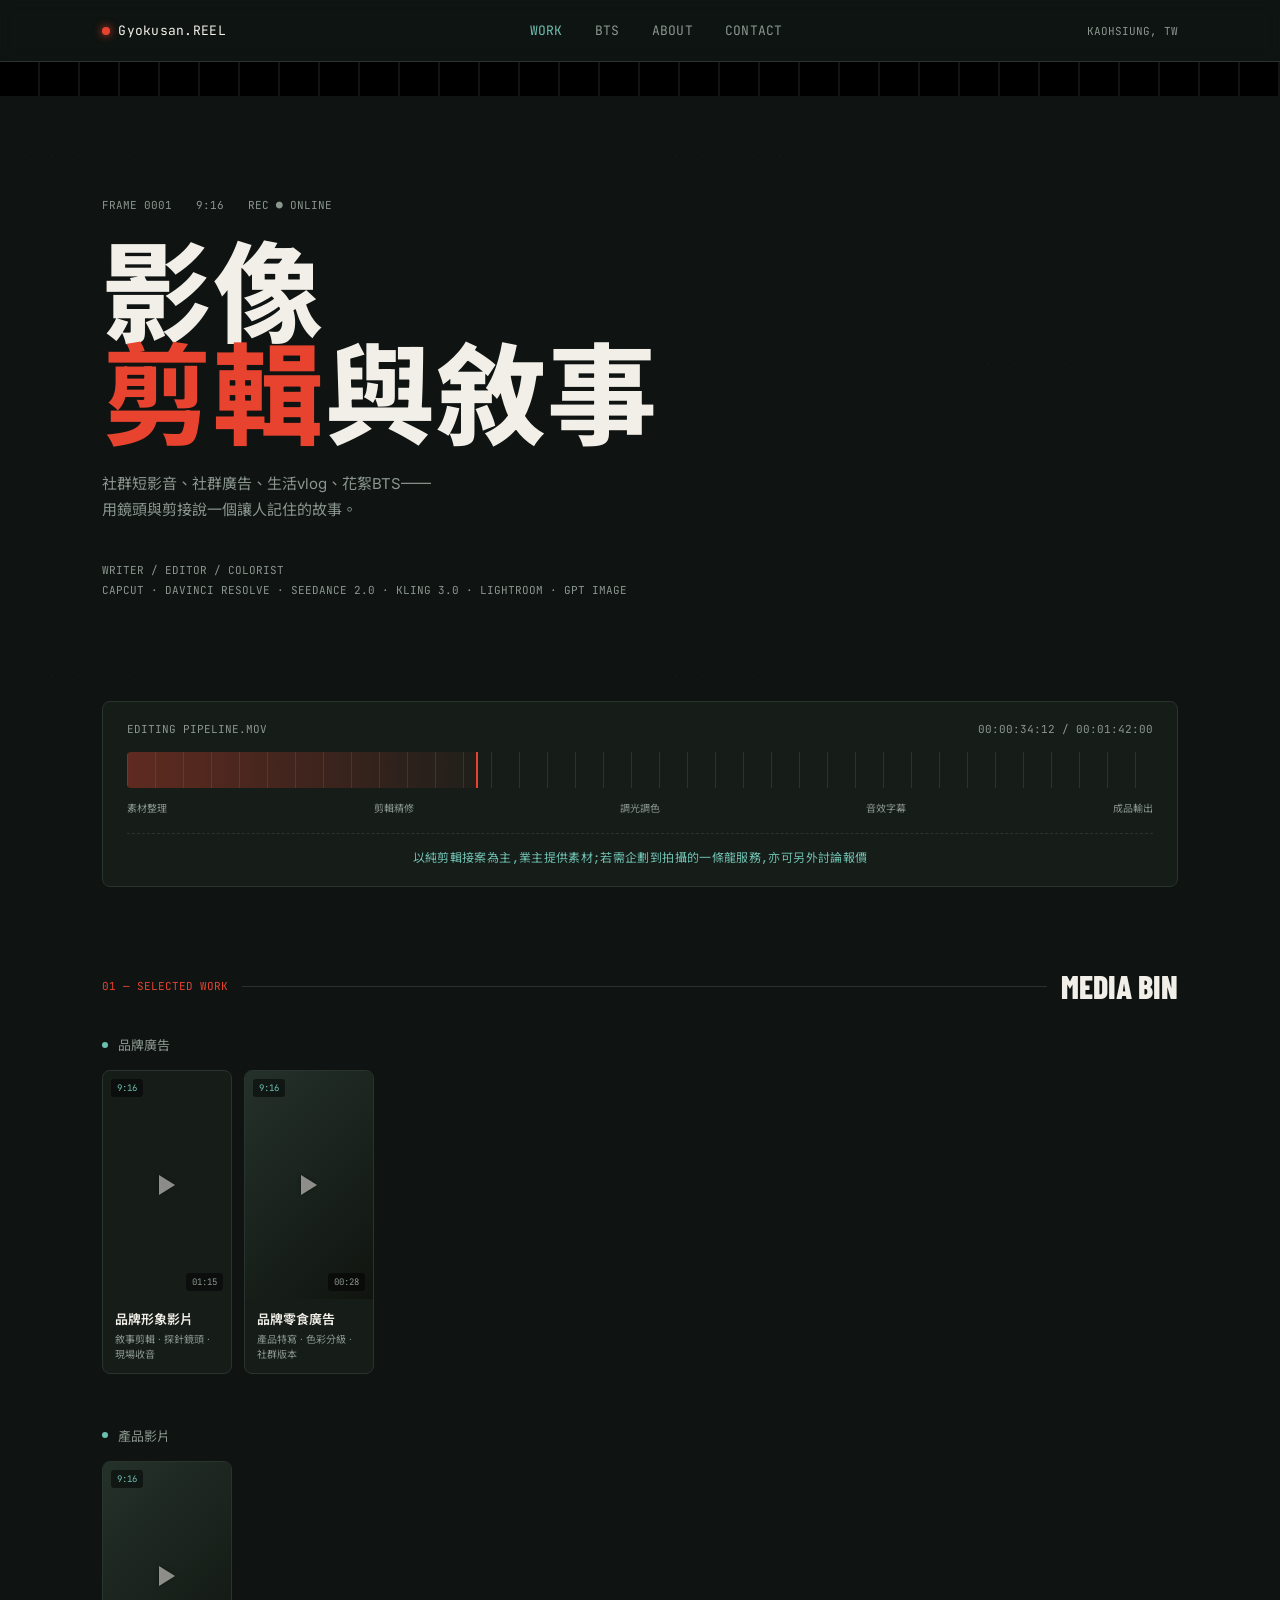
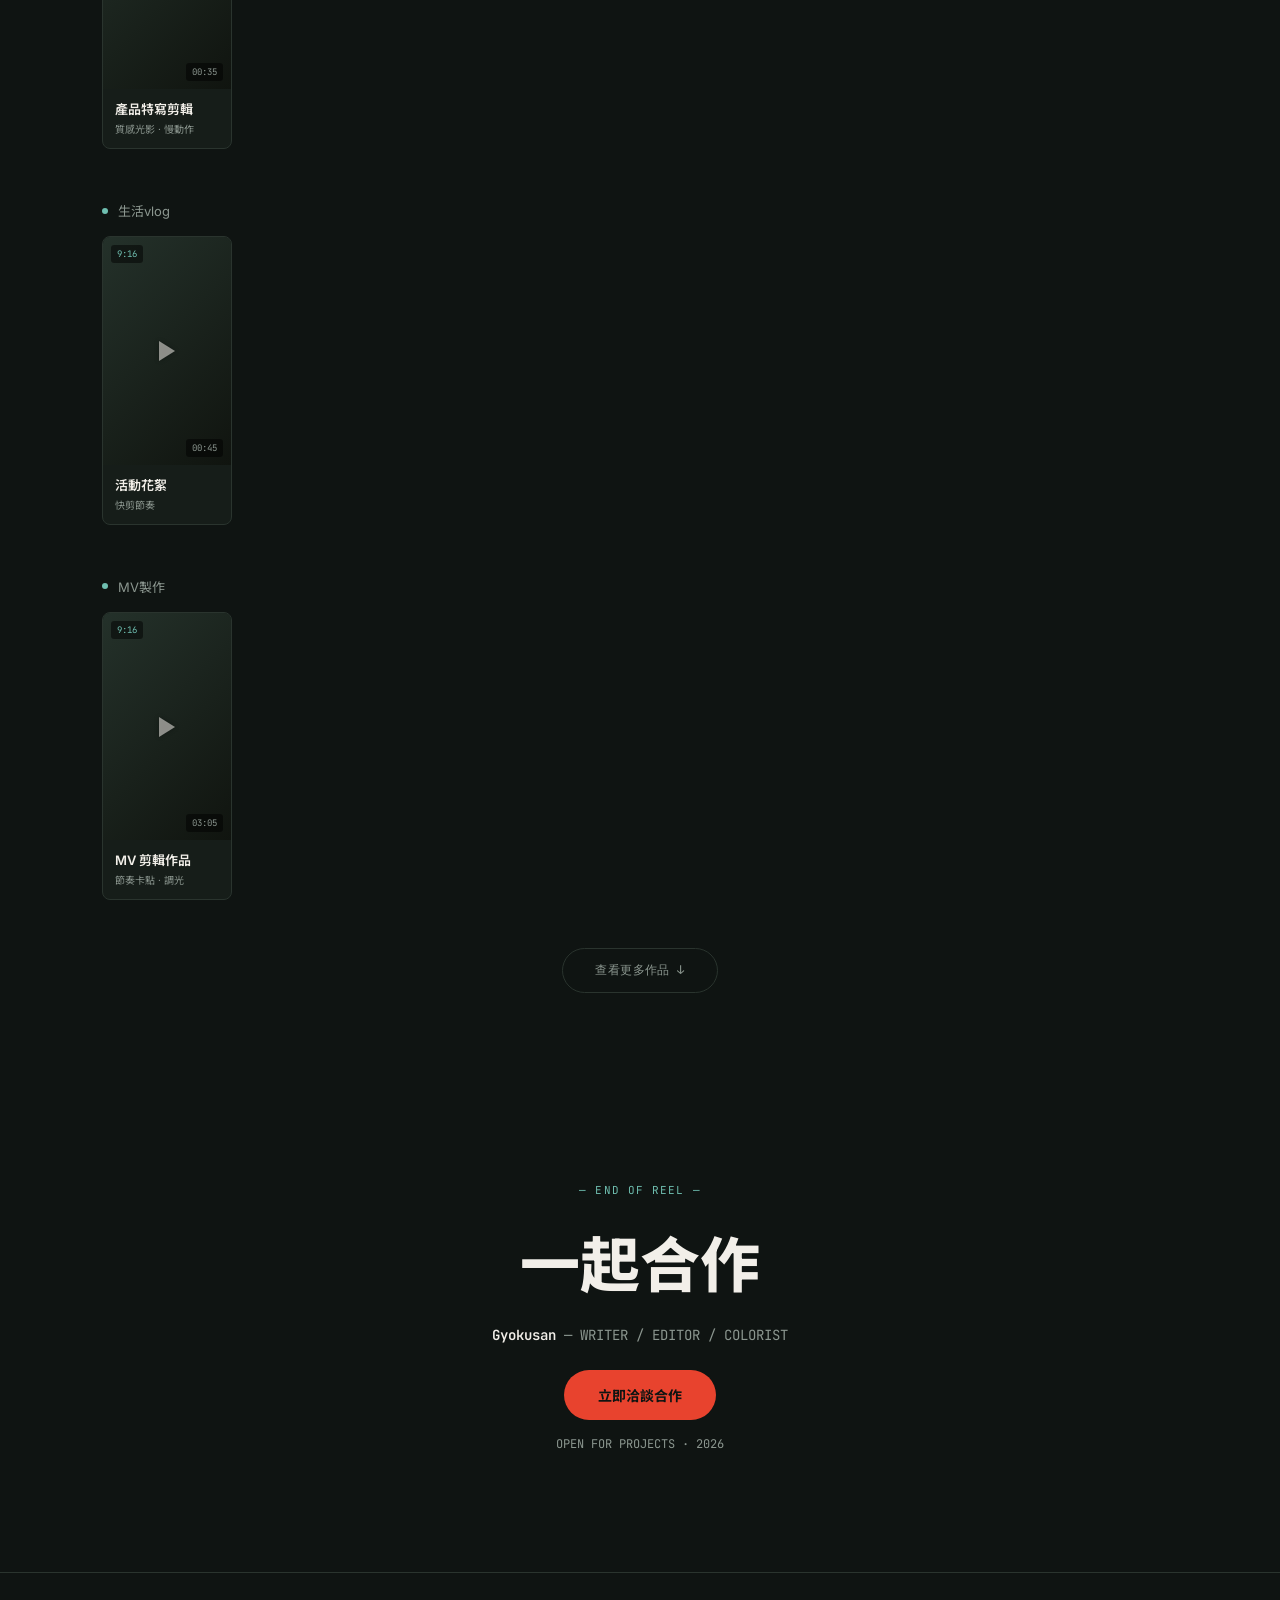
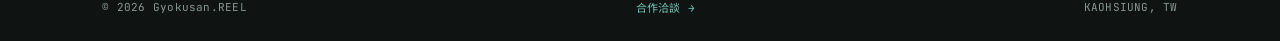
==== index.html @ 6fe77534 "Add Decap CMS support for works/bts grid" ====
<!DOCTYPE html>
<html lang="zh-Hant">
<head>
<meta charset="utf-8">
<meta name="viewport" content="width=device-width, initial-scale=1">
<title>Gyokusan.REEL — 影像剪輯與敘事</title>
<meta name="description" content="Gyokusan — 影像剪輯師,服務品牌廣告、產品影片、社群短影音與 MV 剪輯,腳本發想到調光完稿一手包辦。">
<link rel="preconnect" href="https://fonts.googleapis.com">
<link href="https://fonts.googleapis.com/css2?family=Barlow+Condensed:wght@600;800&family=Inter:wght@400;500;600&family=JetBrains+Mono:wght@400;500&family=Noto+Sans+TC:wght@400;500;700;900&display=swap" rel="stylesheet">
<link rel="stylesheet" href="css/style.css">
</head>
<body>

<canvas id="ambient-canvas" data-color="111,191,176"></canvas>

<nav class="site-nav">
  <div class="site-nav__brand"><span class="site-nav__dot"></span>Gyokusan.REEL</div>
  <div class="site-nav__links">
    <a href="index.html" class="is-active">WORK</a>
    <a href="bts.html">BTS</a>
    <a href="about.html">ABOUT</a>
    <a href="contact.html">CONTACT</a>
  </div>
  <div class="site-nav__loc">KAOHSIUNG, TW</div>
</nav>

<div class="filmstrip"></div>

<section id="work" class="hero">
  <div class="hero__tags"><span>FRAME 0001</span><span>9:16</span><span>REC ● ONLINE</span></div>
  <h1 style="font-size:clamp(48px,9vw,110px);">影像<br><span style="color:var(--accent-red);">剪輯</span>與敘事</h1>
  <p style="max-width:480px;">社群短影音、社群廣告、生活vlog、花絮BTS——<br>用鏡頭與剪接說一個讓人記住的故事。</p>
  <div class="hero__meta">
    <div>WRITER / EDITOR / COLORIST</div>
    <div>CAPCUT · DAVINCI RESOLVE · SEEDANCE 2.0 · KLING 3.0 · LIGHTROOM · GPT IMAGE</div>
  </div>
</section>

<div class="pipeline-card">
  <div class="pipeline-card__top">
    <span>EDITING PIPELINE.MOV</span>
    <span>00:00:34:12 / 00:01:42:00</span>
  </div>
  <div class="pipeline-card__track">
    <div class="pipeline-card__fill"></div>
    <div class="pipeline-card__head"></div>
  </div>
  <div class="pipeline-card__labels">
    <span>素材整理</span><span>剪輯精修</span><span>調光調色</span><span>音效字幕</span><span>成品輸出</span>
  </div>
  <div class="pipeline-card__note">以純剪輯接案為主,業主提供素材;若需企劃到拍攝的一條龍服務,亦可另外討論報價</div>
</div>

<div class="section-head">
  <span class="section-head__tag">01 — SELECTED WORK</span>
  <div class="section-head__rule"></div>
  <h2>MEDIA BIN</h2>
</div>

<!-- 品牌廣告 -->
<div class="work-row">
  <div class="work-row__label"><span class="work-row__dot"></span>品牌廣告</div>
  <div class="work-row__scroll">
    <div class="video-card" data-yt="MhMwWkb1_I8" data-title="品牌形象影片">
      <div class="video-card__media">
        <span class="video-card__ratio-tag">9:16</span>
        <span class="video-card__play-icon"></span>
        <span class="video-card__dur-tag">01:15</span>
      </div>
      <div class="video-card__info">
        <div class="video-card__title">品牌形象影片</div>
        <div class="video-card__desc">敘事剪輯 · 探針鏡頭 · 現場收音</div>
      </div>
    </div>
    <div class="video-card" data-yt="PASTE_YOUTUBE_ID_HERE" data-title="品牌零食廣告">
      <div class="video-card__media">
        <span class="video-card__ratio-tag">9:16</span>
        <span class="video-card__play-icon"></span>
        <span class="video-card__dur-tag">00:28</span>
      </div>
      <div class="video-card__info">
        <div class="video-card__title">品牌零食廣告</div>
        <div class="video-card__desc">產品特寫 · 色彩分級 · 社群版本</div>
      </div>
    </div>
  </div>
</div>

<!-- 產品影片 -->
<div class="work-row">
  <div class="work-row__label"><span class="work-row__dot"></span>產品影片</div>
  <div class="work-row__scroll">
    <div class="video-card" data-yt="PASTE_YOUTUBE_ID_HERE" data-title="產品特寫剪輯">
      <div class="video-card__media">
        <span class="video-card__ratio-tag">9:16</span>
        <span class="video-card__play-icon"></span>
        <span class="video-card__dur-tag">00:35</span>
      </div>
      <div class="video-card__info">
        <div class="video-card__title">產品特寫剪輯</div>
        <div class="video-card__desc">質感光影 · 慢動作</div>
      </div>
    </div>
  </div>
</div>

<!-- 生活vlog -->
<div class="work-row">
  <div class="work-row__label"><span class="work-row__dot"></span>生活vlog</div>
  <div class="work-row__scroll">
    <div class="video-card" data-yt="PASTE_YOUTUBE_ID_HERE" data-title="活動花絮">
      <div class="video-card__media">
        <span class="video-card__ratio-tag">9:16</span>
        <span class="video-card__play-icon"></span>
        <span class="video-card__dur-tag">00:45</span>
      </div>
      <div class="video-card__info">
        <div class="video-card__title">活動花絮</div>
        <div class="video-card__desc">快剪節奏</div>
      </div>
    </div>
  </div>
</div>

<!-- MV製作 -->
<div class="work-row" style="margin-bottom:24px;">
  <div class="work-row__label"><span class="work-row__dot"></span>MV製作</div>
  <div class="work-row__scroll">
    <div class="video-card" data-yt="PASTE_YOUTUBE_ID_HERE" data-title="MV 剪輯作品">
      <div class="video-card__media">
        <span class="video-card__ratio-tag">9:16</span>
        <span class="video-card__play-icon"></span>
        <span class="video-card__dur-tag">03:05</span>
      </div>
      <div class="video-card__info">
        <div class="video-card__title">MV 剪輯作品</div>
        <div class="video-card__desc">節奏卡點 · 調光</div>
      </div>
    </div>
  </div>
</div>

<div style="display:flex;justify-content:center;padding:10px 8vw 0;margin-bottom:90px;">
  <a href="works.html" class="btn-ghost">查看更多作品 ↓</a>
</div>

<div class="cta-block">
  <div class="cta-block__eyebrow">— END OF REEL —</div>
  <h2>一起合作</h2>
  <div class="cta-block__name"><b>Gyokusan</b> <span>— WRITER / EDITOR / COLORIST</span></div>
  <a href="contact.html" class="btn-primary">立即洽談合作</a>
  <div class="cta-block__status">OPEN FOR PROJECTS · 2026</div>
</div>

<footer class="site-footer">
  <span>© 2026 Gyokusan.REEL</span>
  <a href="contact.html">合作洽談 →</a>
  <span>KAOHSIUNG, TW</span>
</footer>

<div id="video-modal" class="video-modal hidden">
  <div class="video-modal__box"></div>
</div>

<script src="js/main.js"></script>
</body>
</html>
---- css/style.css ----
/* ==========================================================================
   Gyokusan.REEL — 共用樣式表
   Design tokens 依 README 規格還原
   ========================================================================== */

:root {
  --bg: #0F1412;
  --card-bg: #161D19;
  --border: #2A342E;
  --text: #F2EFE9;
  --text-muted: #8B968F;
  --text-muted-2: #5D6863;
  --accent-red: #E8432E;
  --accent-green: #6FBFB0;
}

* { box-sizing: border-box; }

html { scroll-behavior: smooth; }

body {
  margin: 0;
  background: var(--bg);
  color: var(--text);
  -webkit-font-smoothing: antialiased;
  font-family: 'Inter', 'Noto Sans TC', sans-serif;
}

a { color: var(--accent-green); text-decoration: none; }
a:hover { color: var(--text); }

.mono { font-family: 'JetBrains Mono', 'Noto Sans TC', monospace; }

input, textarea, select {
  font-family: 'Inter', 'Noto Sans TC', sans-serif;
}
input::placeholder, textarea::placeholder { color: var(--text-muted-2); }

@keyframes pulse { 0%, 100% { opacity: 1; } 50% { opacity: 0.35; } }

/* ---------------- Ambient background canvas ---------------- */
#ambient-canvas {
  position: fixed;
  inset: 0;
  z-index: -1;
  pointer-events: none;
  display: block;
}

/* ---------------- Nav bar ---------------- */
.site-nav {
  display: flex;
  align-items: center;
  justify-content: space-between;
  padding: 22px 8vw;
  border-bottom: 1px solid var(--border);
  position: sticky;
  top: 0;
  background: rgba(15, 20, 18, 0.9);
  backdrop-filter: blur(6px);
  z-index: 10;
}
.site-nav__brand {
  font-family: 'JetBrains Mono', 'Noto Sans TC', monospace;
  letter-spacing: 0.02em;
  font-size: 13px;
  display: flex;
  align-items: center;
  gap: 8px;
}
.site-nav__dot {
  width: 8px; height: 8px; border-radius: 50%;
  background: var(--accent-red);
  box-shadow: 0 0 8px var(--accent-red);
  display: inline-block;
  animation: pulse 1.6s infinite;
}
.site-nav__links {
  display: flex;
  gap: 32px;
  font-size: 13px;
  font-family: 'JetBrains Mono', 'Noto Sans TC', monospace;
  letter-spacing: 0.02em;
}
.site-nav__links a { color: var(--text-muted); }
.site-nav__links a.is-active { color: var(--accent-green); }
.site-nav__loc {
  font-family: 'JetBrains Mono', 'Noto Sans TC', monospace;
  font-size: 11px;
  color: var(--text-muted);
}

/* film-strip decorative bar */
.filmstrip {
  background: #000;
  height: 34px;
  width: 100%;
  background-image: repeating-linear-gradient(90deg, transparent, transparent 38px, rgba(242,239,233,0.08) 38px, rgba(242,239,233,0.08) 40px);
}

/* ---------------- Hero ---------------- */
.hero { position: relative; padding: 8vw 8vw 5vw; }
.hero__tags {
  font-size: 11px; color: var(--text-muted);
  display: flex; gap: 24px; margin-bottom: 28px; flex-wrap: wrap;
  font-family: 'JetBrains Mono', 'Noto Sans TC', monospace;
}
.hero h1 {
  font-family: 'Barlow Condensed', 'Noto Sans TC', sans-serif;
  font-weight: 800;
  letter-spacing: 0.01em;
  line-height: 0.92;
  margin: 0;
}
.hero p {
  color: var(--text-muted);
  font-size: 15px;
  line-height: 1.75;
  margin-top: 28px;
}
.hero__meta {
  margin-top: 40px;
  display: flex;
  flex-direction: column;
  gap: 6px;
  font-family: 'JetBrains Mono', 'Noto Sans TC', monospace;
  font-size: 11px;
  color: var(--text-muted);
}

/* ---------------- Section header (rule + label) ---------------- */
.section-head {
  display: flex; align-items: center; gap: 14px;
  padding: 0 8vw; margin: 10px 0 30px;
}
.section-head__tag {
  font-size: 11px; color: var(--accent-red); white-space: nowrap;
  font-family: 'JetBrains Mono', 'Noto Sans TC', monospace;
}
.section-head__rule { flex: 1; height: 1px; background: var(--border); }
.section-head h2 {
  font-family: 'Barlow Condensed', 'Noto Sans TC', sans-serif;
  font-weight: 800;
  font-size: clamp(24px, 3vw, 32px);
  white-space: nowrap;
  margin: 0;
}

/* ---------------- Editing pipeline timeline card (Home) ---------------- */
.pipeline-card {
  margin: 40px 8vw 80px;
  border: 1px solid var(--border);
  border-radius: 8px;
  padding: 20px 24px;
  background: var(--card-bg);
}
.pipeline-card__top {
  display: flex; justify-content: space-between; align-items: center;
  font-size: 11px; color: var(--text-muted); margin-bottom: 16px;
  flex-wrap: wrap; gap: 6px;
  font-family: 'JetBrains Mono', 'Noto Sans TC', monospace;
}
.pipeline-card__track {
  position: relative; height: 36px; border-radius: 4px; overflow: hidden;
  background-image: repeating-linear-gradient(90deg, var(--border), var(--border) 1px, transparent 1px, transparent 28px);
}
.pipeline-card__fill {
  position: absolute; left: 0; top: 0; bottom: 0; width: 34%;
  background: linear-gradient(90deg, rgba(232,67,46,0.35), rgba(232,67,46,0.05));
}
.pipeline-card__head {
  position: absolute; left: 34%; top: -4px; bottom: -4px; width: 2px;
  background: var(--accent-red);
}
.pipeline-card__labels {
  display: flex; justify-content: space-between; margin-top: 12px;
  font-size: 10px; color: var(--text-muted); flex-wrap: wrap; gap: 8px;
  font-family: 'JetBrains Mono', 'Noto Sans TC', monospace;
}
.pipeline-card__note {
  margin-top: 18px; padding-top: 14px; border-top: 1px dashed var(--border);
  font-size: 12px; color: var(--accent-green); text-align: center;
  letter-spacing: 0.03em;
  font-family: 'JetBrains Mono', 'Noto Sans TC', monospace;
}

/* ---------------- Video card row (Home, horizontal scroll) ---------------- */
.work-row { padding: 0 8vw; margin-bottom: 38px; }
.work-row__label {
  display: flex; align-items: center; gap: 10px; margin-bottom: 16px;
  font-size: 13px; color: var(--text-muted);
}
.work-row__dot { width: 6px; height: 6px; border-radius: 50%; background: var(--accent-green); }
.work-row__scroll { display: flex; gap: 12px; overflow-x: auto; padding-bottom: 14px; }

/* ---------------- Video card ---------------- */
.video-card {
  width: 130px; flex-shrink: 0;
  background: var(--card-bg);
  border: 1px solid var(--border);
  border-radius: 8px;
  overflow: hidden;
  cursor: pointer;
}
.video-card__media {
  aspect-ratio: 9 / 16;
  background: linear-gradient(135deg, #24312A, #10140F);
  position: relative;
  display: flex; align-items: center; justify-content: center;
}
.video-card--square .video-card__media { aspect-ratio: 1 / 1; }
.video-card__media.has-thumb { background-size: cover; background-position: center; }
.video-card__ratio-tag {
  position: absolute; top: 8px; left: 8px;
  font-size: 9px; background: rgba(0,0,0,0.5); padding: 3px 6px; border-radius: 3px;
  color: var(--accent-green);
  font-family: 'JetBrains Mono', monospace;
}
.video-card__cat-tag {
  position: absolute; top: 6px; right: 6px;
  font-size: 7px; background: rgba(232,67,46,0.65); padding: 2px 4px; border-radius: 2px;
  font-family: 'JetBrains Mono', monospace;
}
.video-card__play-icon {
  width: 0; height: 0;
  border-top: 10px solid transparent; border-bottom: 10px solid transparent;
  border-left: 16px solid rgba(242,239,233,0.55);
  filter: drop-shadow(0 0 2px rgba(0,0,0,0.6));
}
.video-card__dur-tag {
  position: absolute; bottom: 8px; right: 8px;
  font-size: 9px; background: rgba(0,0,0,0.5); padding: 3px 6px; border-radius: 3px;
  color: var(--text-muted);
  font-family: 'JetBrains Mono', monospace;
}
.video-card__num-tag {
  position: absolute; top: 6px; left: 6px;
  font-size: 9px; color: var(--accent-green); background: rgba(0,0,0,0.5);
  padding: 2px 5px; border-radius: 2px;
  font-family: 'JetBrains Mono', monospace;
}
.video-card__info { padding: 10px 12px 12px; }
.video-card__title { font-size: 13px; margin-bottom: 3px; font-weight: 600; }
.video-card__desc { font-size: 10px; color: var(--text-muted); }
.video-card iframe { width: 100%; height: 100%; border: 0; display: block; }

/* film-perforation strip used on BTS square cards */
.video-card__perf {
  height: 8px;
  background-image: repeating-linear-gradient(90deg, #0F1412 0 6px, var(--border) 6px 10px);
}

/* expand-to-modal button, shown once a card is playing */
.video-card__expand {
  position: absolute; bottom: 6px; left: 6px;
  width: 22px; height: 22px; border-radius: 4px;
  background: rgba(0,0,0,0.6); border: 1px solid rgba(242,239,233,0.3);
  display: flex; align-items: center; justify-content: center;
  cursor: pointer; z-index: 2;
}
.video-card__expand svg { width: 12px; height: 12px; }

/* grid layout used on AllWorks / BTS */
.video-grid {
  display: grid;
  grid-template-columns: repeat(auto-fill, minmax(150px, 1fr));
  gap: 14px;
  padding: 0 8vw 100px;
}
.video-grid--square {
  display: grid;
  grid-template-columns: repeat(auto-fill, minmax(130px, 1fr));
  gap: 10px;
  padding: 0 8vw;
  margin-bottom: 100px;
}

/* ---------------- Filter chips (AllWorks) ---------------- */
.filter-row {
  display: flex; gap: 10px; padding: 30px 8vw 34px; flex-wrap: wrap;
  font-family: 'JetBrains Mono', monospace;
}
.filter-chip {
  font-size: 11px; padding: 8px 18px; border-radius: 20px;
  border: 1px solid var(--border); color: var(--text-muted);
  cursor: pointer; background: transparent;
  font-family: 'JetBrains Mono', monospace;
}
.filter-chip.is-active {
  border-color: var(--accent-green); color: var(--bg);
  background: var(--accent-green); font-weight: 600;
}

/* ---------------- CTA / footer block ---------------- */
.cta-block { padding: 100px 8vw 120px; text-align: center; }
.cta-block__eyebrow {
  font-size: 11px; color: var(--accent-green); margin-bottom: 20px;
  letter-spacing: 0.1em;
  font-family: 'JetBrains Mono', monospace;
}
.cta-block h2 {
  font-family: 'Barlow Condensed', 'Noto Sans TC', sans-serif;
  font-weight: 800;
  font-size: clamp(38px, 6vw, 60px);
  margin: 0 0 22px;
}
.cta-block__name {
  font-size: 14px; margin: 6px 0 26px;
  font-family: 'JetBrains Mono', monospace;
}
.cta-block__name b { color: var(--text); font-weight: 600; }
.cta-block__name span { color: var(--text-muted); }
.btn-primary {
  display: inline-flex; align-items: center; gap: 10px;
  padding: 15px 34px; background: var(--accent-red); color: var(--bg);
  font-weight: 700; border-radius: 40px; font-size: 14px; text-decoration: none;
  border: none; cursor: pointer;
}
.cta-block__status {
  color: var(--text-muted); font-size: 12px; margin-top: 16px;
  font-family: 'JetBrains Mono', monospace;
}

.btn-ghost {
  display: inline-flex; align-items: center; gap: 10px;
  font-family: 'JetBrains Mono', monospace; font-size: 12px; letter-spacing: 0.04em;
  padding: 13px 32px; border: 1px solid var(--border); border-radius: 30px;
  color: var(--text-muted); text-decoration: none; cursor: pointer; background: transparent;
}

/* ---------------- Site footer ---------------- */
.site-footer {
  display: flex; justify-content: space-between; align-items: center;
  padding: 26px 8vw; border-top: 1px solid var(--border);
  font-size: 11px; color: var(--text-muted); flex-wrap: wrap; gap: 10px;
  font-family: 'JetBrains Mono', 'Noto Sans TC', monospace; letter-spacing: 0.02em;
}

/* ==========================================================================
   About page
   ========================================================================== */
.about-bio {
  padding: 0 8vw; margin-bottom: 80px;
  display: grid; grid-template-columns: 220px 1fr; gap: 44px;
}
.about-bio__photo {
  border: 1px solid var(--border); border-radius: 8px; overflow: hidden; height: fit-content;
}
.about-bio__photo-frame { aspect-ratio: 4 / 5; position: relative; overflow: hidden; }
.about-bio__photo-frame img {
  width: 100%; height: 100%; object-fit: cover; object-position: center 30%; display: block;
}
.about-bio__photo-tag {
  position: absolute; top: 8px; left: 8px;
  font-size: 9px; color: var(--accent-green); background: rgba(0,0,0,0.5);
  padding: 2px 6px; border-radius: 2px;
  font-family: 'JetBrains Mono', monospace;
}
.about-bio__text p {
  font-size: 14.5px; line-height: 1.9; color: var(--text-muted); margin: 0 0 16px;
}
.about-bio__text p:last-child { margin-bottom: 0; }
.about-bio__text b { color: var(--text); font-weight: 500; }

.channel-grid {
  padding: 0 8vw; margin-bottom: 80px;
  display: grid; grid-template-columns: repeat(auto-fit, minmax(260px, 1fr)); gap: 20px;
}
.channel-card {
  text-decoration: none; color: inherit;
  background: var(--card-bg); border: 1px solid var(--border); border-radius: 8px;
  padding: 24px; display: flex; flex-direction: column; gap: 10px;
}
.channel-card__label {
  font-size: 10px; color: var(--accent-green); font-family: 'JetBrains Mono', monospace; letter-spacing: 0.05em;
}
.channel-card__handle { font-size: 20px; font-weight: 600; }
.channel-card__desc { font-size: 12.5px; color: var(--text-muted); line-height: 1.6; }
.channel-card__link { font-size: 11px; color: var(--text-muted); font-family: 'JetBrains Mono', monospace; margin-top: 6px; }

.spec-sheet {
  margin: 0 8vw 80px; border-top: 1px solid var(--border); border-bottom: 1px solid var(--border);
  padding: 40px 0;
}
.spec-sheet__row {
  display: flex; align-items: flex-start; gap: 24px; padding: 11px 0;
  border-bottom: 1px dashed var(--border); font-size: 13px;
}
.spec-sheet__row:last-child { border-bottom: none; }
.spec-sheet__label { color: var(--text-muted); flex: 0 0 96px; white-space: nowrap; }
.spec-sheet__mono { font-family: 'JetBrains Mono', monospace; font-size: 12px; line-height: 1.6; }

.timeline { padding: 0 8vw; margin-bottom: 90px; }
.timeline__row { display: flex; gap: 28px; padding: 16px 0; border-bottom: 1px dashed var(--border); }
.timeline__row:last-child { border-bottom: none; }
.timeline__year { flex: 0 0 64px; color: var(--accent-green); font-size: 13px; font-family: 'JetBrains Mono', monospace; }
.timeline__desc { font-size: 13.5px; color: var(--text-muted); line-height: 1.6; }

/* ==========================================================================
   Contact page
   ========================================================================== */
.quick-links {
  padding: 0 8vw; margin-bottom: 70px;
  display: grid; grid-template-columns: repeat(auto-fit, minmax(220px, 1fr)); gap: 16px;
}
.quick-link-card {
  text-decoration: none; color: inherit;
  background: var(--card-bg); border: 1px solid var(--border); border-radius: 8px;
  padding: 22px; display: flex; flex-direction: column; gap: 8px;
}
.quick-link-card__label { font-size: 10px; color: var(--accent-green); font-family: 'JetBrains Mono', monospace; letter-spacing: 0.05em; }
.quick-link-card__value { font-size: 15px; font-weight: 600; word-break: break-all; }

.pricing-block { padding: 0 8vw; margin-bottom: 70px; }
.pricing-block__label { font-size: 13px; color: var(--accent-green); font-family: 'JetBrains Mono', monospace; margin-bottom: 14px; }

.tier-grid {
  display: grid; grid-template-columns: repeat(auto-fit, minmax(240px, 1fr)); gap: 12px; margin-bottom: 44px;
}
.tier-card {
  background: var(--card-bg); border: 1px solid var(--border); border-radius: 8px;
  padding: 20px 22px; display: flex; flex-direction: column; gap: 8px;
}
.tier-card__name { font-size: 14px; font-weight: 700; }
.tier-card__for { font-size: 11.5px; color: var(--accent-green); }
.tier-card__desc { font-size: 12.5px; color: var(--text-muted); line-height: 1.6; }

.price-table { border: 1px solid var(--border); border-radius: 8px; overflow-x: auto; margin-bottom: 12px; }
.price-table__row {
  display: grid; grid-template-columns: 130px repeat(3, 1fr); gap: 12px;
  padding: 14px 18px; border-bottom: 1px dashed var(--border); font-size: 13px; min-width: 520px;
}
.price-table__row:last-child { border-bottom: none; }
.price-table__row--head { border-bottom: 1px solid var(--border); font-size: 12px; color: var(--text-muted); }
.price-table__row span:first-child { color: var(--text-muted); }
.pricing-block__footnote { margin: 0 0 44px; font-size: 12px; color: var(--text-muted); line-height: 1.6; }

.notice-box {
  padding: 16px 18px; border: 1px dashed var(--border); border-radius: 8px;
  font-size: 12.5px; color: var(--text-muted); line-height: 1.7;
}
.notice-box b { color: var(--text); font-weight: 600; }

.process-block { padding: 0 8vw; margin-bottom: 70px; }
.process-block__label { font-size: 13px; color: var(--accent-green); font-family: 'JetBrains Mono', monospace; margin-bottom: 18px; }
.process-grid { display: grid; grid-template-columns: repeat(auto-fit, minmax(130px, 1fr)); gap: 10px; }
.process-step { text-align: center; padding: 16px 8px; }
.process-step__title { font-size: 13px; font-weight: 600; margin-bottom: 4px; }
.process-step__desc { font-size: 11px; color: var(--text-muted); line-height: 1.5; }
.process-block .notice-box { margin-top: 26px; }

/* ---------------- Contact form ---------------- */
.form-wrap { padding: 0 8vw; margin-bottom: 100px; }
.form-card {
  max-width: 640px; background: var(--card-bg); border: 1px solid var(--border);
  border-radius: 12px; padding: 36px;
}
.form-field { display: flex; flex-direction: column; gap: 8px; margin-bottom: 20px; }
.form-field:last-of-type { margin-bottom: 0; }
.form-field label {
  font-size: 12px; color: var(--text-muted); font-family: 'JetBrains Mono', monospace;
}
.form-field input, .form-field select, .form-field textarea {
  background: var(--bg); border: 1px solid var(--border); border-radius: 6px;
  padding: 12px 14px; color: var(--text); font-size: 14px; outline: none;
  font-family: inherit; resize: vertical;
}
.form-field input:focus, .form-field select:focus, .form-field textarea:focus {
  border-color: var(--accent-green);
}
.form-hint { font-size: 10.5px; color: var(--text-muted-2); line-height: 1.5; }
.form-submit-note { font-size: 11px; color: var(--text-muted); line-height: 1.6; margin-top: 16px; }
.form-card button[disabled] { opacity: 0.6; cursor: not-allowed; }

.form-success { text-align: center; padding: 30px 0; display: flex; flex-direction: column; gap: 14px; align-items: center; }
.form-success__eyebrow { font-size: 12px; color: var(--accent-green); letter-spacing: 0.1em; font-family: 'JetBrains Mono', monospace; }
.form-success__title { font-size: 20px; font-weight: 600; }
.form-success__desc { font-size: 13px; color: var(--text-muted); max-width: 400px; line-height: 1.7; }
.btn-reset {
  margin-top: 10px; padding: 10px 24px; background: transparent;
  border: 1px solid var(--border); border-radius: 30px; color: var(--text-muted);
  font-size: 12px; cursor: pointer;
}

.hidden { display: none !important; }

/* ==========================================================================
   BTS page extras
   ========================================================================== */
.bts-roll-head {
  display: flex; align-items: center; gap: 14px; padding: 0 8vw; margin: 10px 0 30px;
}
.bts-roll-head__count {
  font-size: 11px; color: var(--text-muted); margin-left: auto;
  font-family: 'JetBrains Mono', monospace;
}

/* ==========================================================================
   Video modal (真正彈出視窗)
   ========================================================================== */
.video-modal {
  position: fixed; inset: 0; z-index: 100;
  background: rgba(6, 9, 8, 0.86);
  display: flex; align-items: center; justify-content: center;
  padding: 40px 20px;
}
.video-modal__box {
  width: 100%; max-width: 900px;
  aspect-ratio: 16 / 9;
  background: #000;
  border: 1px solid var(--border);
  border-radius: 10px;
  overflow: hidden;
  position: relative;
}
.video-modal__box iframe { width: 100%; height: 100%; border: 0; display: block; }
.video-modal__close {
  position: absolute; top: -42px; right: 0;
  width: 32px; height: 32px; border-radius: 50%;
  background: var(--card-bg); border: 1px solid var(--border);
  color: var(--text); font-size: 16px; cursor: pointer;
  display: flex; align-items: center; justify-content: center;
}

/* ==========================================================================
   Responsive
   ========================================================================== */
@media (max-width: 720px) {
  .about-bio { grid-template-columns: 1fr; }
  .about-bio__photo { max-width: 220px; }
  .site-nav__links { gap: 18px; }
  .site-nav__loc { display: none; }
}
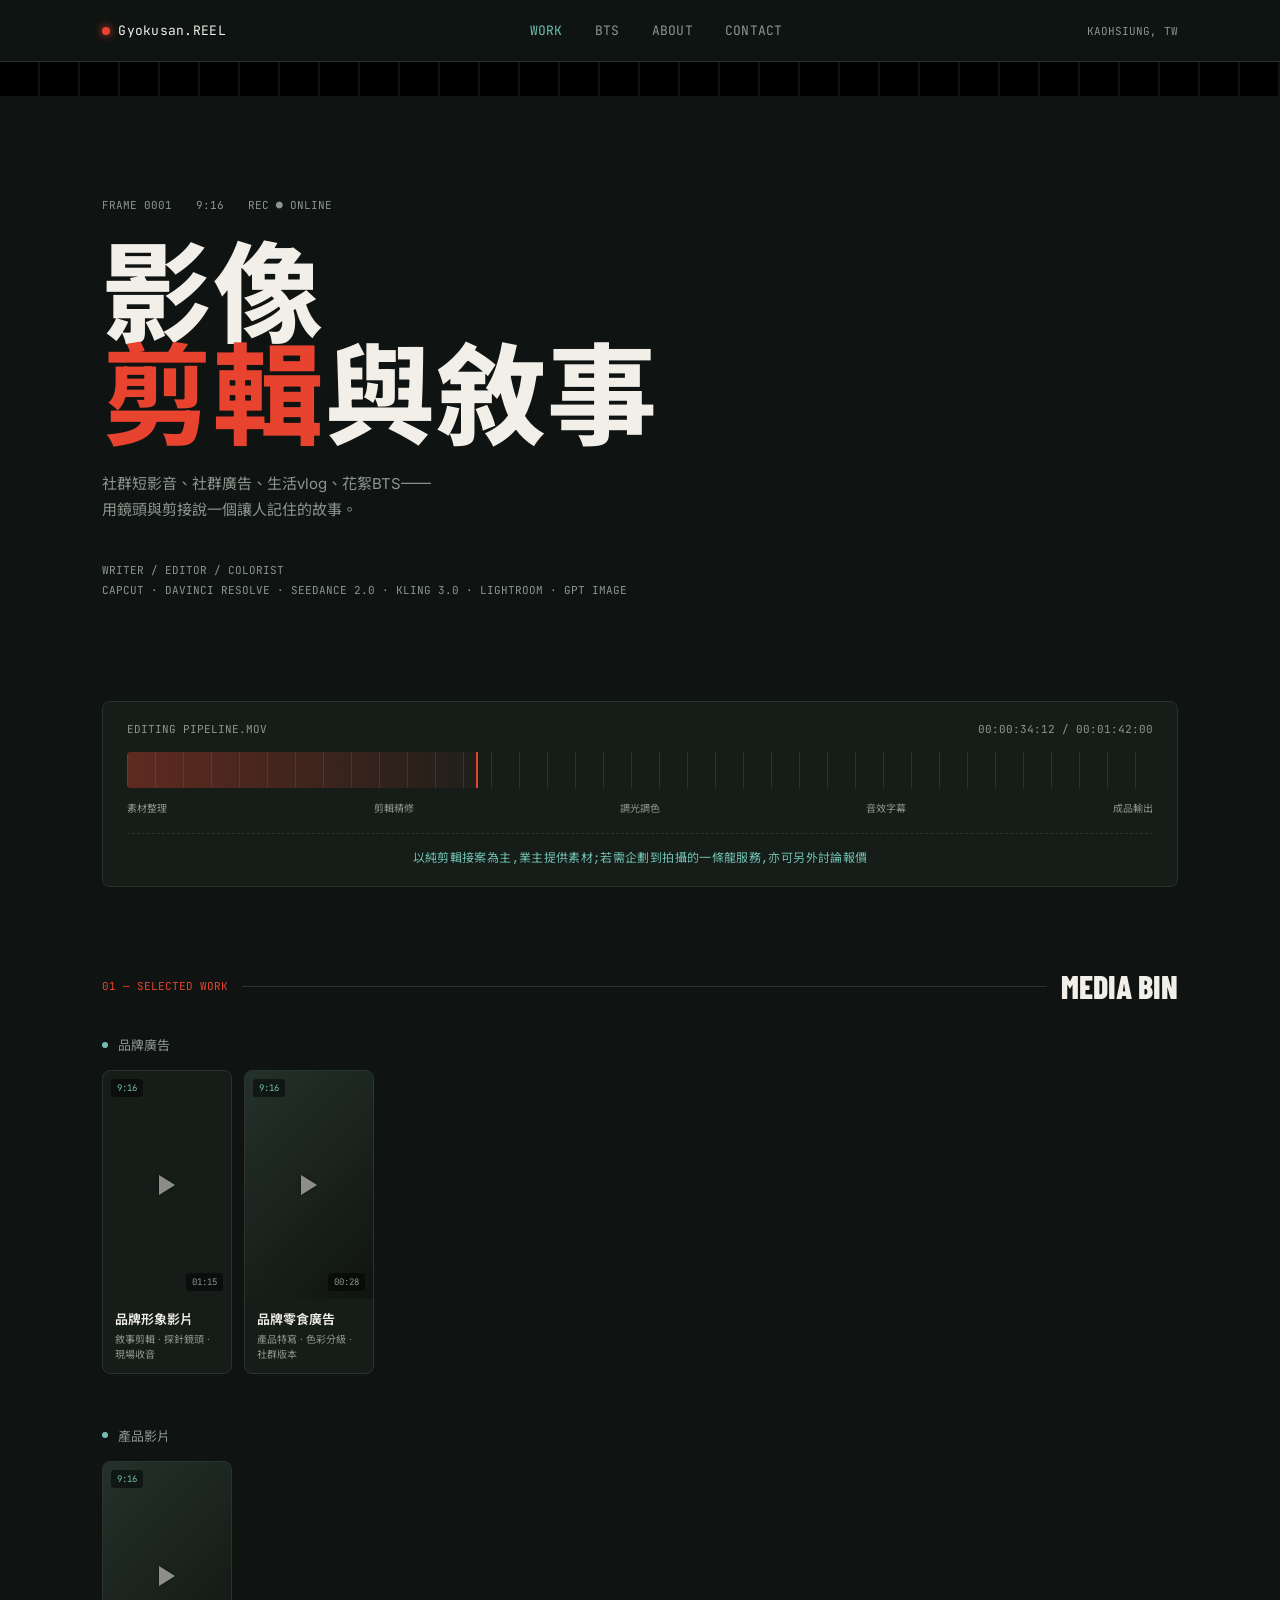
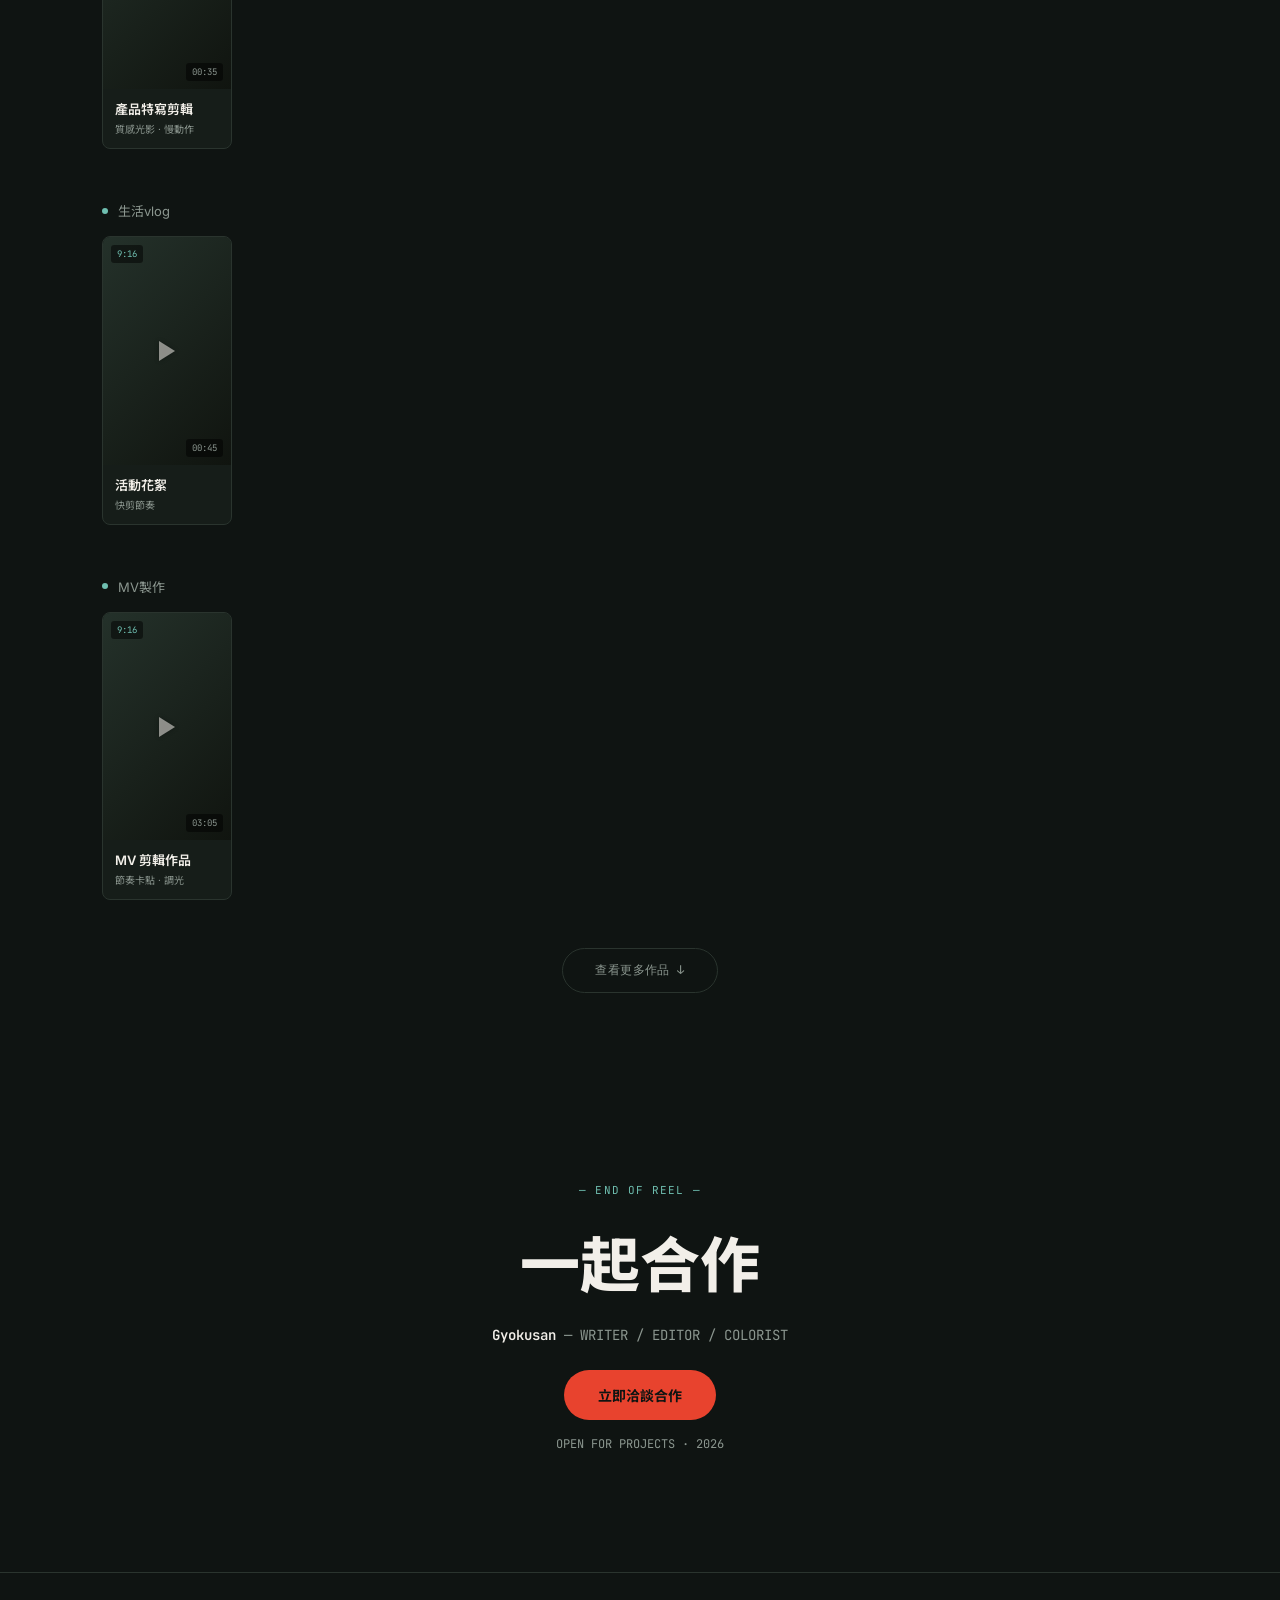
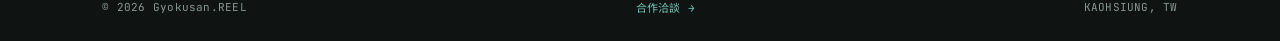
==== commit f51933b6: "Add Netlify Identity widget to handle invite/recovery tokens on homepage" ====
--- a/index.html
+++ b/index.html
@@ -163,5 +163,17 @@
 </div>
 
 <script src="js/main.js"></script>
+<script src="https://identity.netlify.com/v1/netlify-identity-widget.js"></script>
+<script>
+  if (window.netlifyIdentity) {
+    window.netlifyIdentity.on("init", user => {
+      if (!user) {
+        window.netlifyIdentity.on("login", () => {
+          document.location.href = "/admin/";
+        });
+      }
+    });
+  }
+</script>
 </body>
 </html>
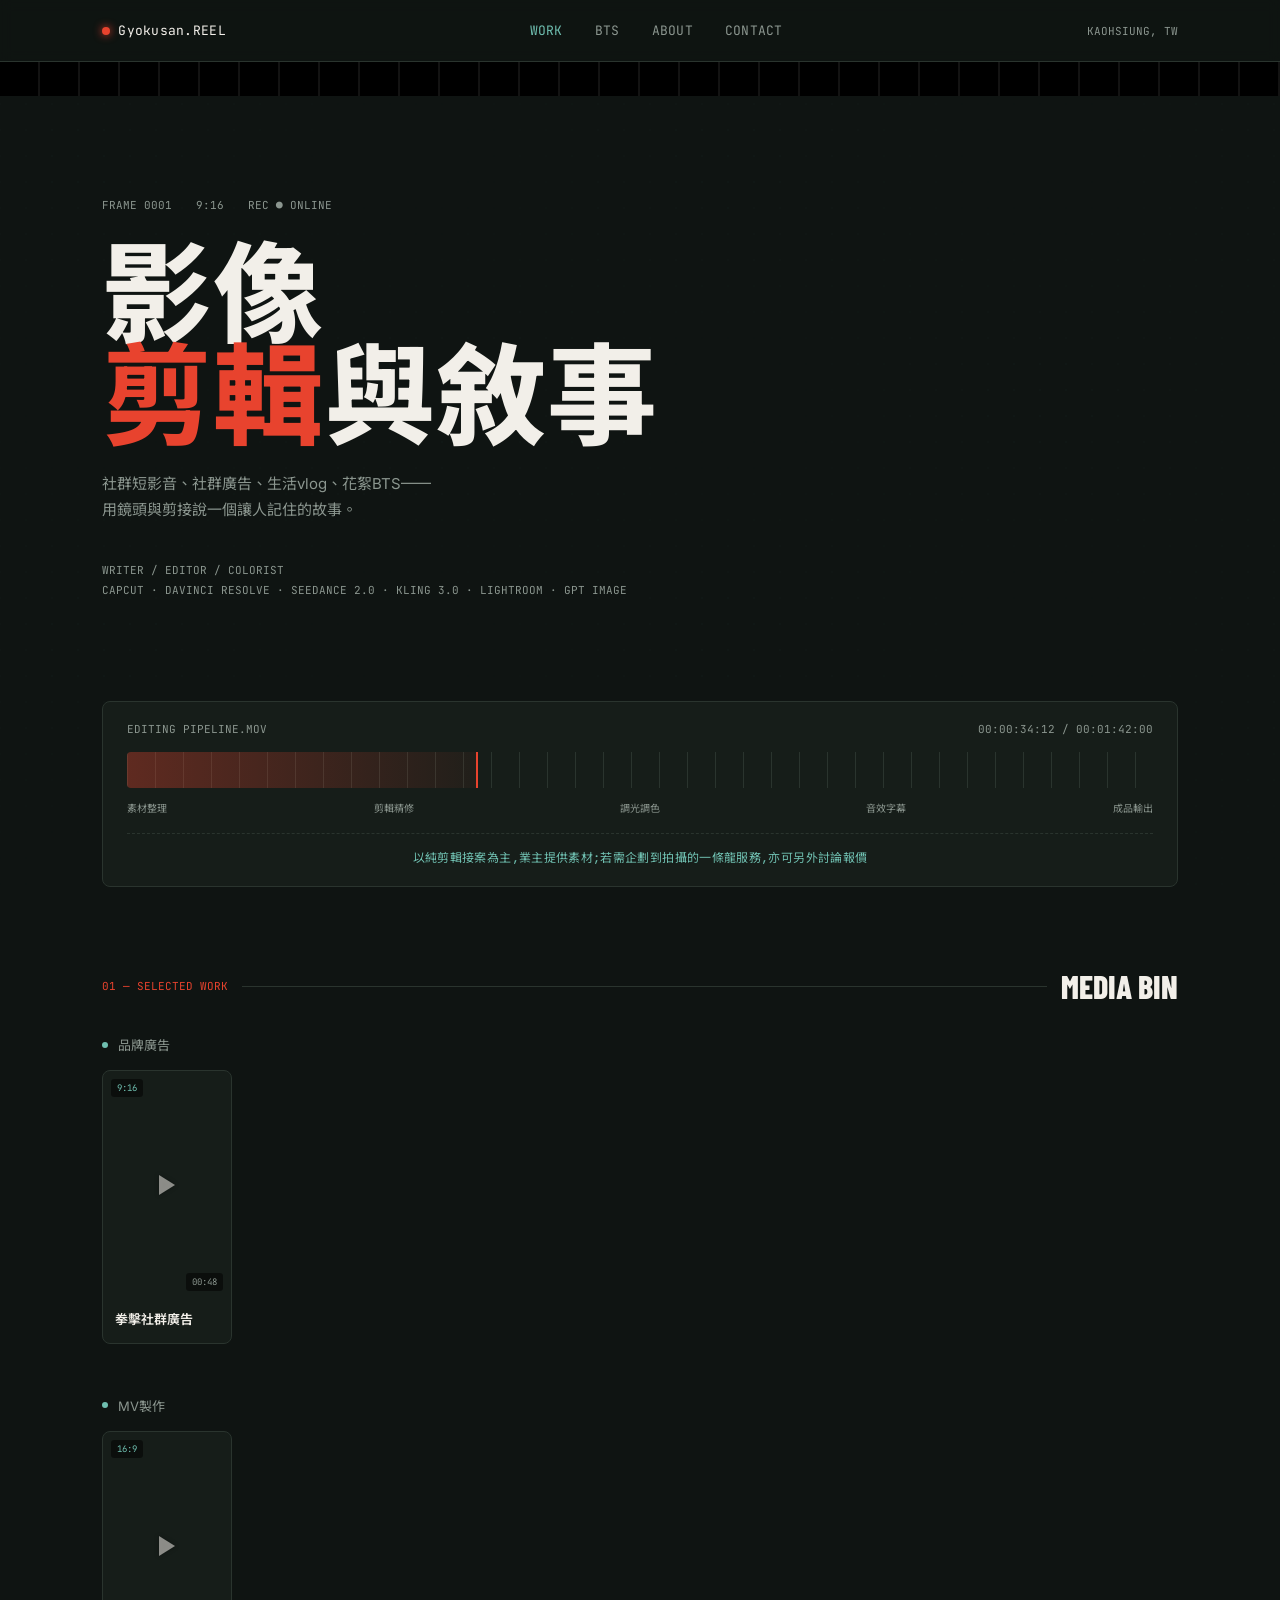
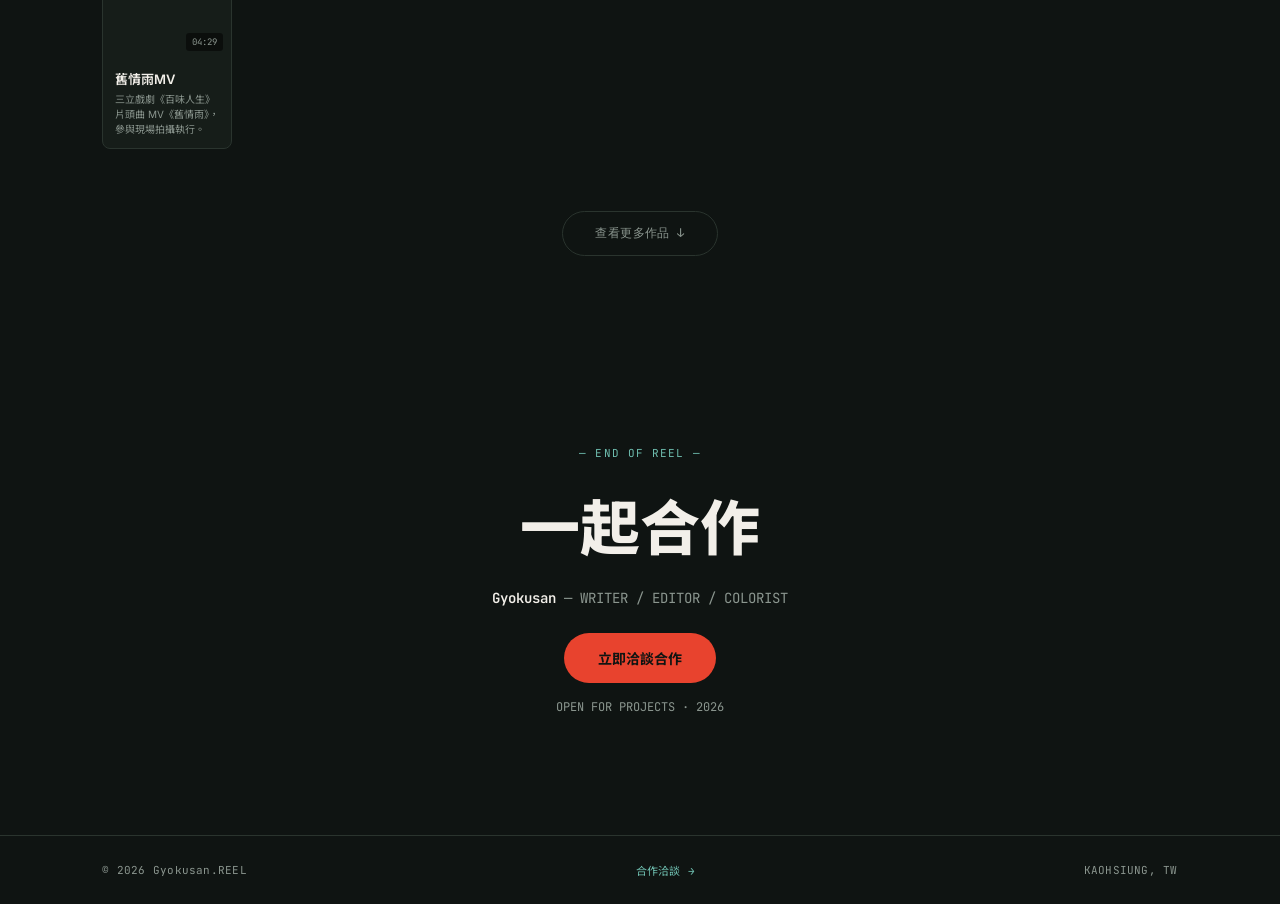
==== commit 564212b2: "Make homepage featured work section CMS-driven from content/works.json" ====
--- a/index.html
+++ b/index.html
@@ -57,87 +57,8 @@
   <h2>MEDIA BIN</h2>
 </div>
 
-<!-- 品牌廣告 -->
-<div class="work-row">
-  <div class="work-row__label"><span class="work-row__dot"></span>品牌廣告</div>
-  <div class="work-row__scroll">
-    <div class="video-card" data-yt="MhMwWkb1_I8" data-title="品牌形象影片">
-      <div class="video-card__media">
-        <span class="video-card__ratio-tag">9:16</span>
-        <span class="video-card__play-icon"></span>
-        <span class="video-card__dur-tag">01:15</span>
-      </div>
-      <div class="video-card__info">
-        <div class="video-card__title">品牌形象影片</div>
-        <div class="video-card__desc">敘事剪輯 · 探針鏡頭 · 現場收音</div>
-      </div>
-    </div>
-    <div class="video-card" data-yt="PASTE_YOUTUBE_ID_HERE" data-title="品牌零食廣告">
-      <div class="video-card__media">
-        <span class="video-card__ratio-tag">9:16</span>
-        <span class="video-card__play-icon"></span>
-        <span class="video-card__dur-tag">00:28</span>
-      </div>
-      <div class="video-card__info">
-        <div class="video-card__title">品牌零食廣告</div>
-        <div class="video-card__desc">產品特寫 · 色彩分級 · 社群版本</div>
-      </div>
-    </div>
-  </div>
-</div>
-
-<!-- 產品影片 -->
-<div class="work-row">
-  <div class="work-row__label"><span class="work-row__dot"></span>產品影片</div>
-  <div class="work-row__scroll">
-    <div class="video-card" data-yt="PASTE_YOUTUBE_ID_HERE" data-title="產品特寫剪輯">
-      <div class="video-card__media">
-        <span class="video-card__ratio-tag">9:16</span>
-        <span class="video-card__play-icon"></span>
-        <span class="video-card__dur-tag">00:35</span>
-      </div>
-      <div class="video-card__info">
-        <div class="video-card__title">產品特寫剪輯</div>
-        <div class="video-card__desc">質感光影 · 慢動作</div>
-      </div>
-    </div>
-  </div>
-</div>
-
-<!-- 生活vlog -->
-<div class="work-row">
-  <div class="work-row__label"><span class="work-row__dot"></span>生活vlog</div>
-  <div class="work-row__scroll">
-    <div class="video-card" data-yt="PASTE_YOUTUBE_ID_HERE" data-title="活動花絮">
-      <div class="video-card__media">
-        <span class="video-card__ratio-tag">9:16</span>
-        <span class="video-card__play-icon"></span>
-        <span class="video-card__dur-tag">00:45</span>
-      </div>
-      <div class="video-card__info">
-        <div class="video-card__title">活動花絮</div>
-        <div class="video-card__desc">快剪節奏</div>
-      </div>
-    </div>
-  </div>
-</div>
-
-<!-- MV製作 -->
-<div class="work-row" style="margin-bottom:24px;">
-  <div class="work-row__label"><span class="work-row__dot"></span>MV製作</div>
-  <div class="work-row__scroll">
-    <div class="video-card" data-yt="PASTE_YOUTUBE_ID_HERE" data-title="MV 剪輯作品">
-      <div class="video-card__media">
-        <span class="video-card__ratio-tag">9:16</span>
-        <span class="video-card__play-icon"></span>
-        <span class="video-card__dur-tag">03:05</span>
-      </div>
-      <div class="video-card__info">
-        <div class="video-card__title">MV 剪輯作品</div>
-        <div class="video-card__desc">節奏卡點 · 調光</div>
-      </div>
-    </div>
-  </div>
+<div id="home-work-rows">
+  <!-- 各分類的作品列由 js/main.js 讀取 content/works.json 動態產生，請勿在此手動新增 -->
 </div>
 
 <div style="display:flex;justify-content:center;padding:10px 8vw 0;margin-bottom:90px;">
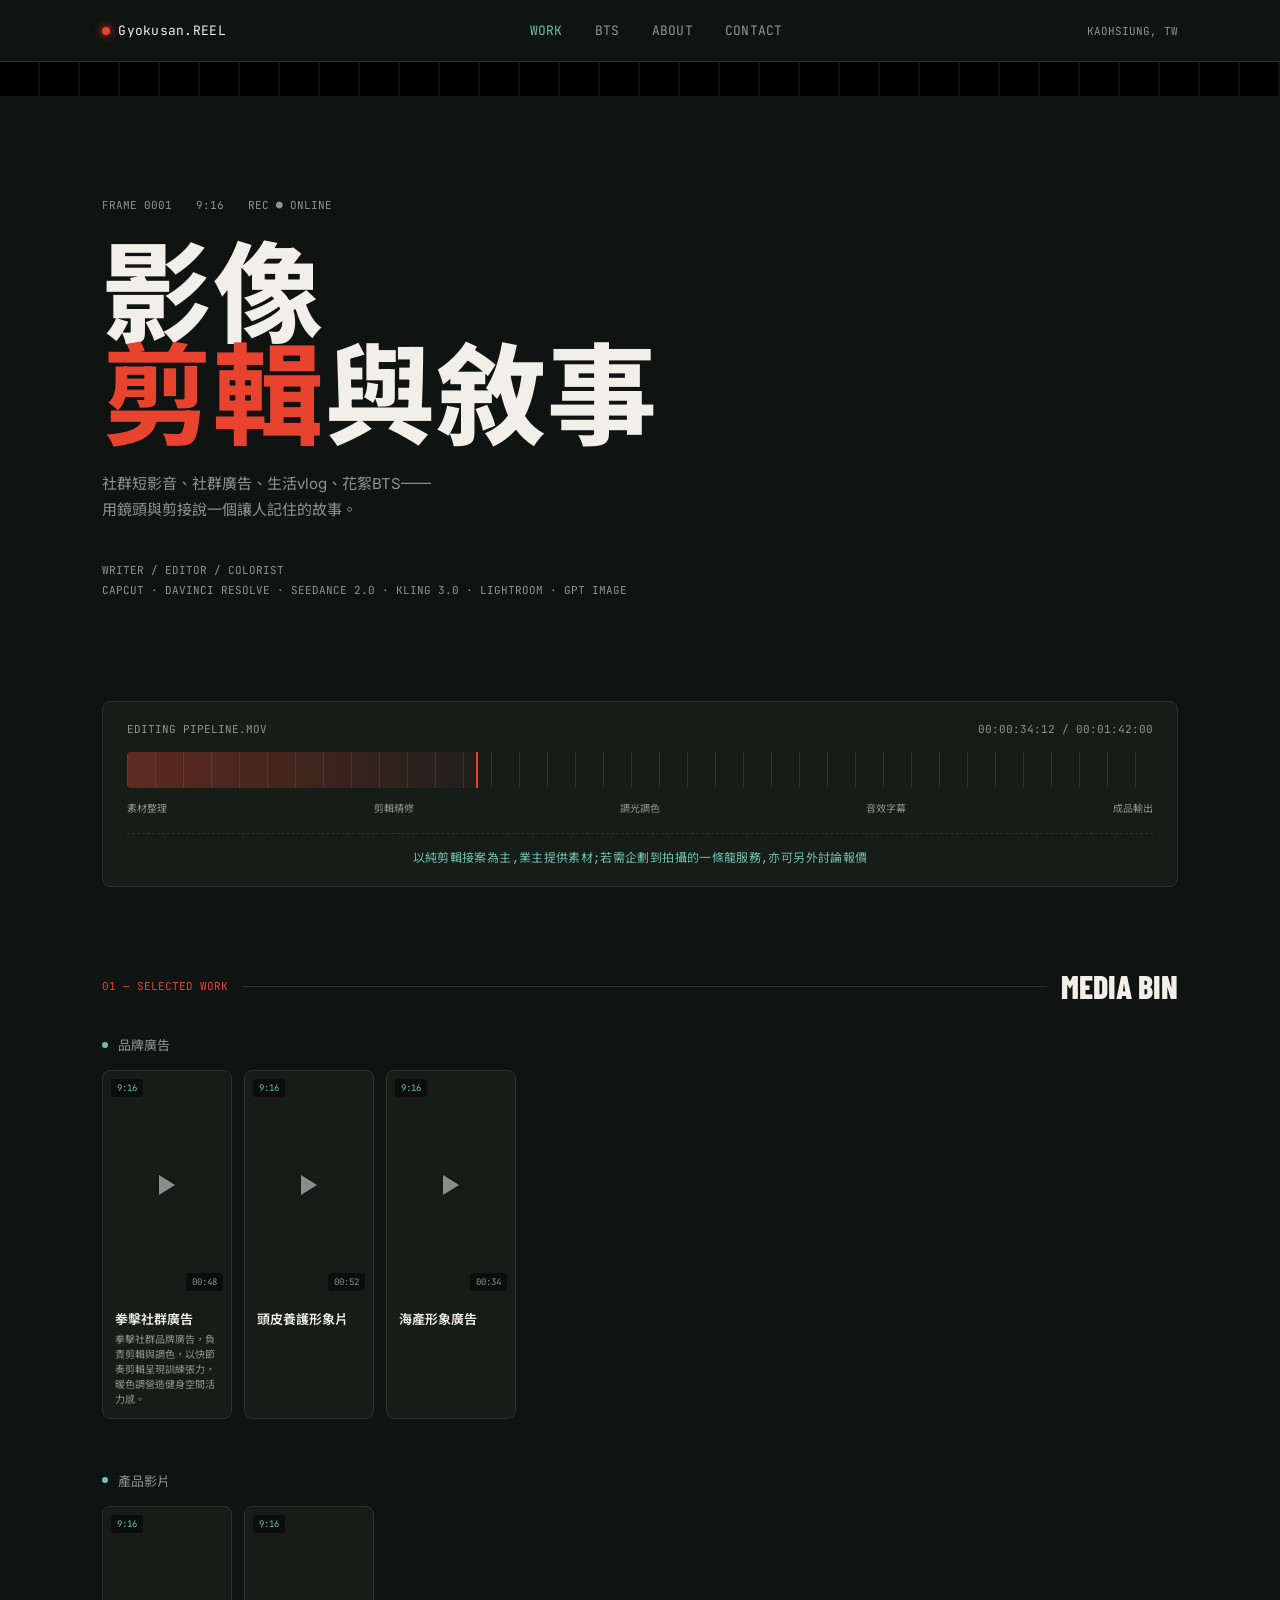
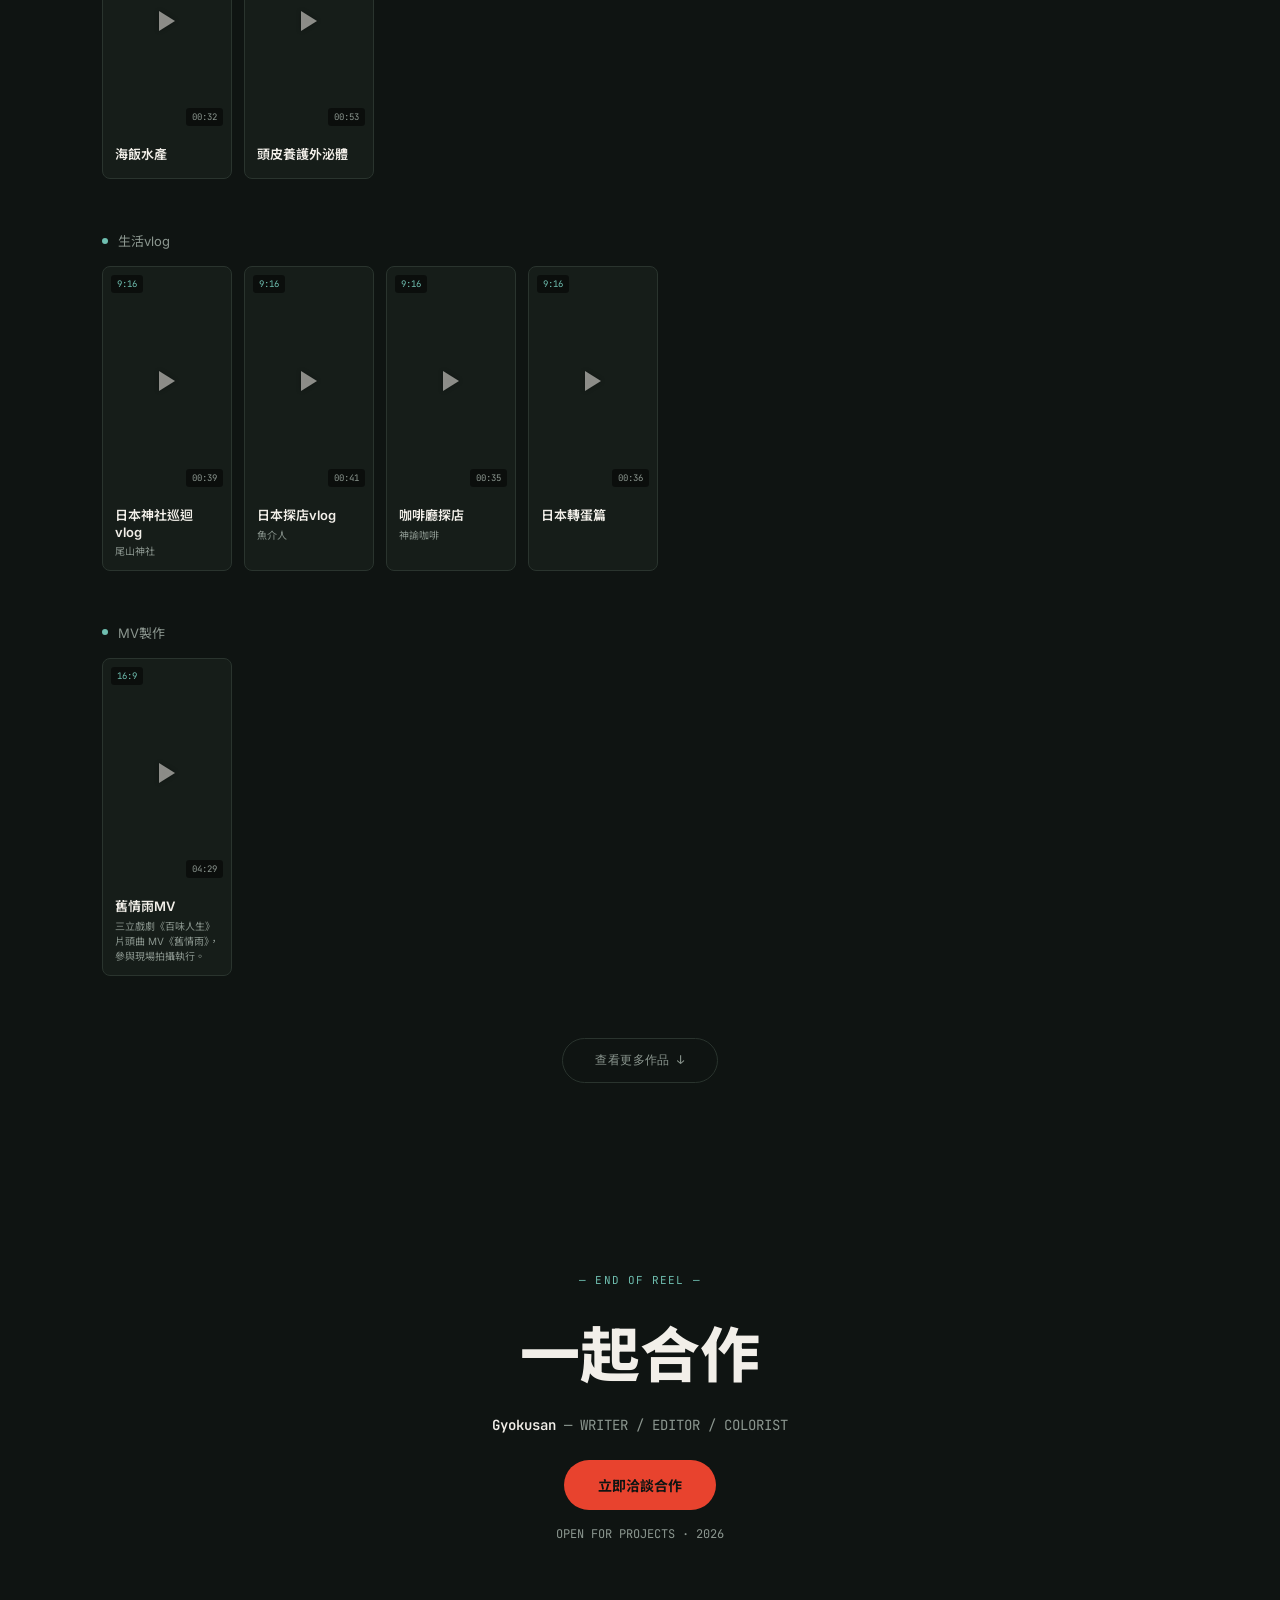
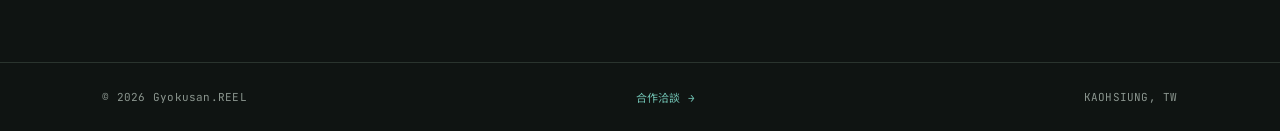
==== commit 8576df29: "Make nav logo clickable, linking back to the work page" ====
--- a/index.html
+++ b/index.html
@@ -14,7 +14,7 @@
 <canvas id="ambient-canvas" data-color="111,191,176"></canvas>
 
 <nav class="site-nav">
-  <div class="site-nav__brand"><span class="site-nav__dot"></span>Gyokusan.REEL</div>
+  <a href="index.html" class="site-nav__brand"><span class="site-nav__dot"></span>Gyokusan.REEL</a>
   <div class="site-nav__links">
     <a href="index.html" class="is-active">WORK</a>
     <a href="bts.html">BTS</a>
--- a/css/style.css
+++ b/css/style.css
@@ -67,6 +67,8 @@
   display: flex;
   align-items: center;
   gap: 8px;
+  color: inherit;
+  text-decoration: none;
 }
 .site-nav__dot {
   width: 8px; height: 8px; border-radius: 50%;
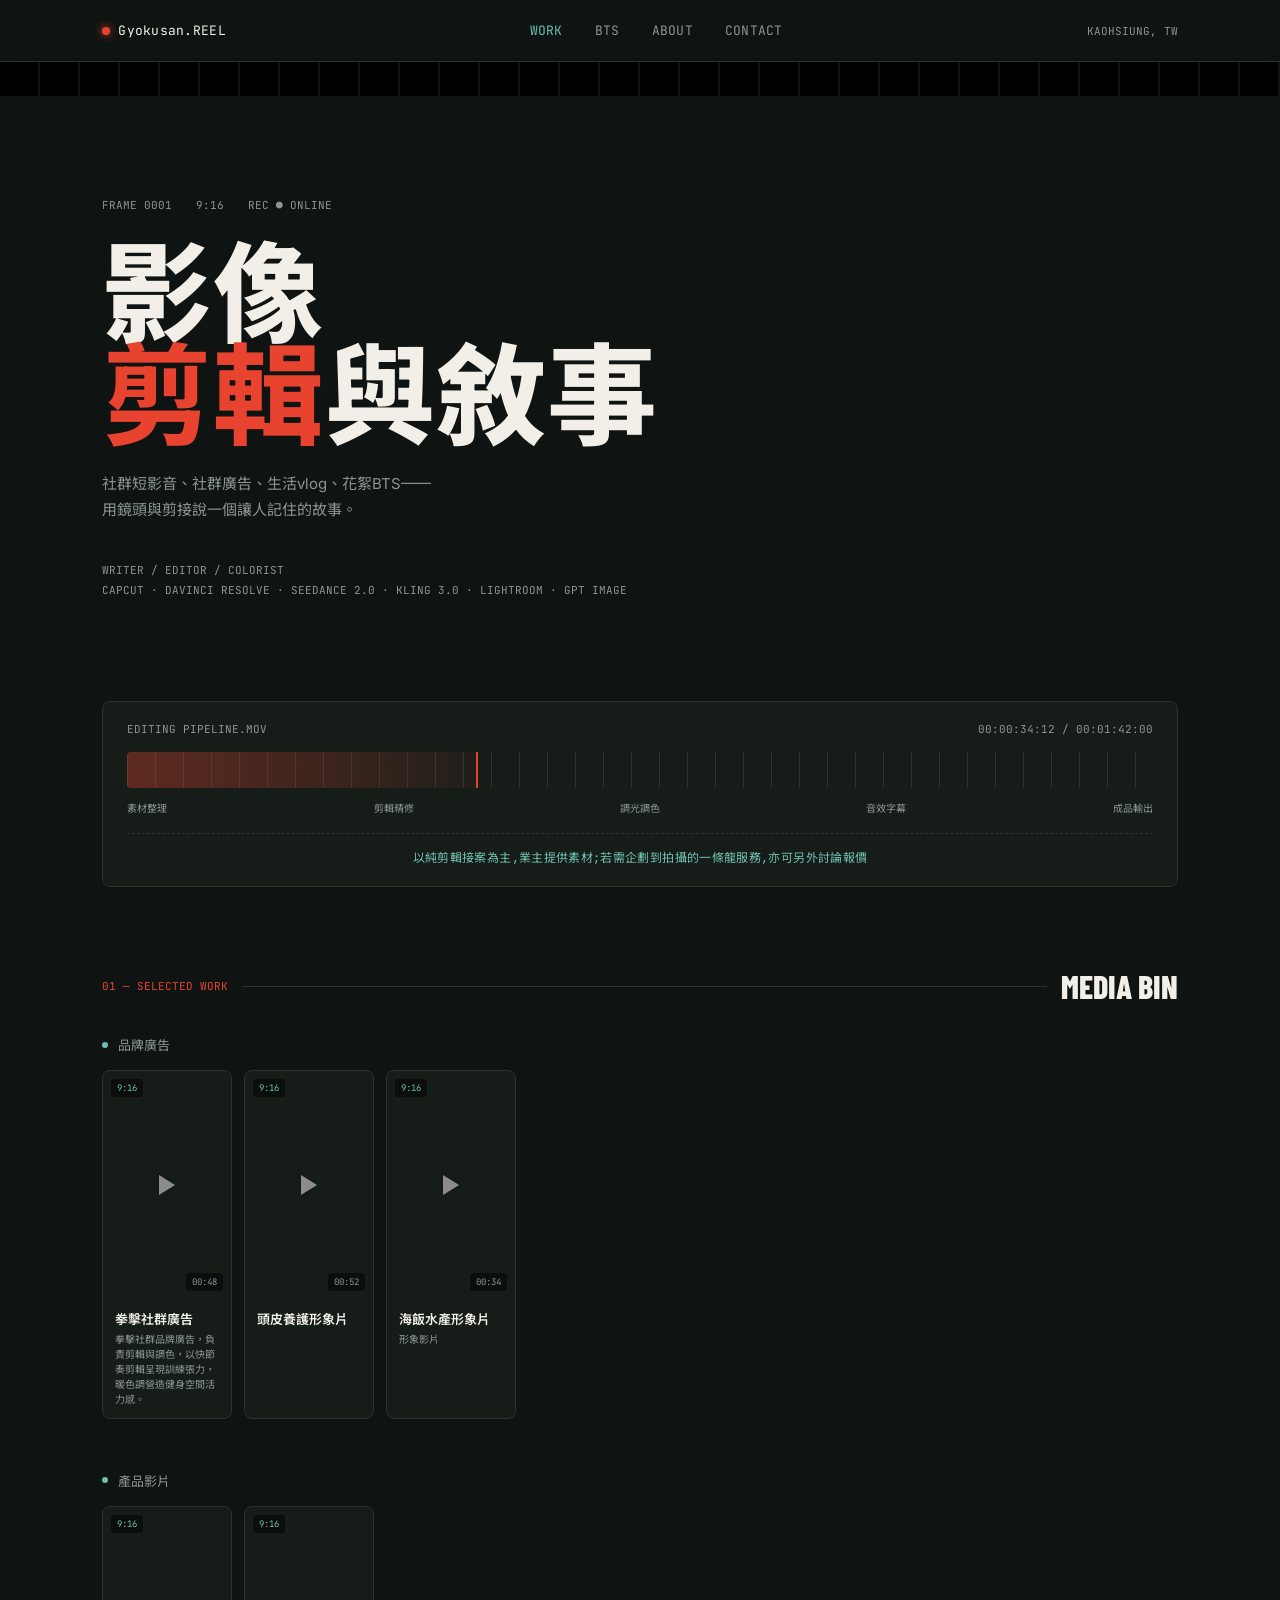
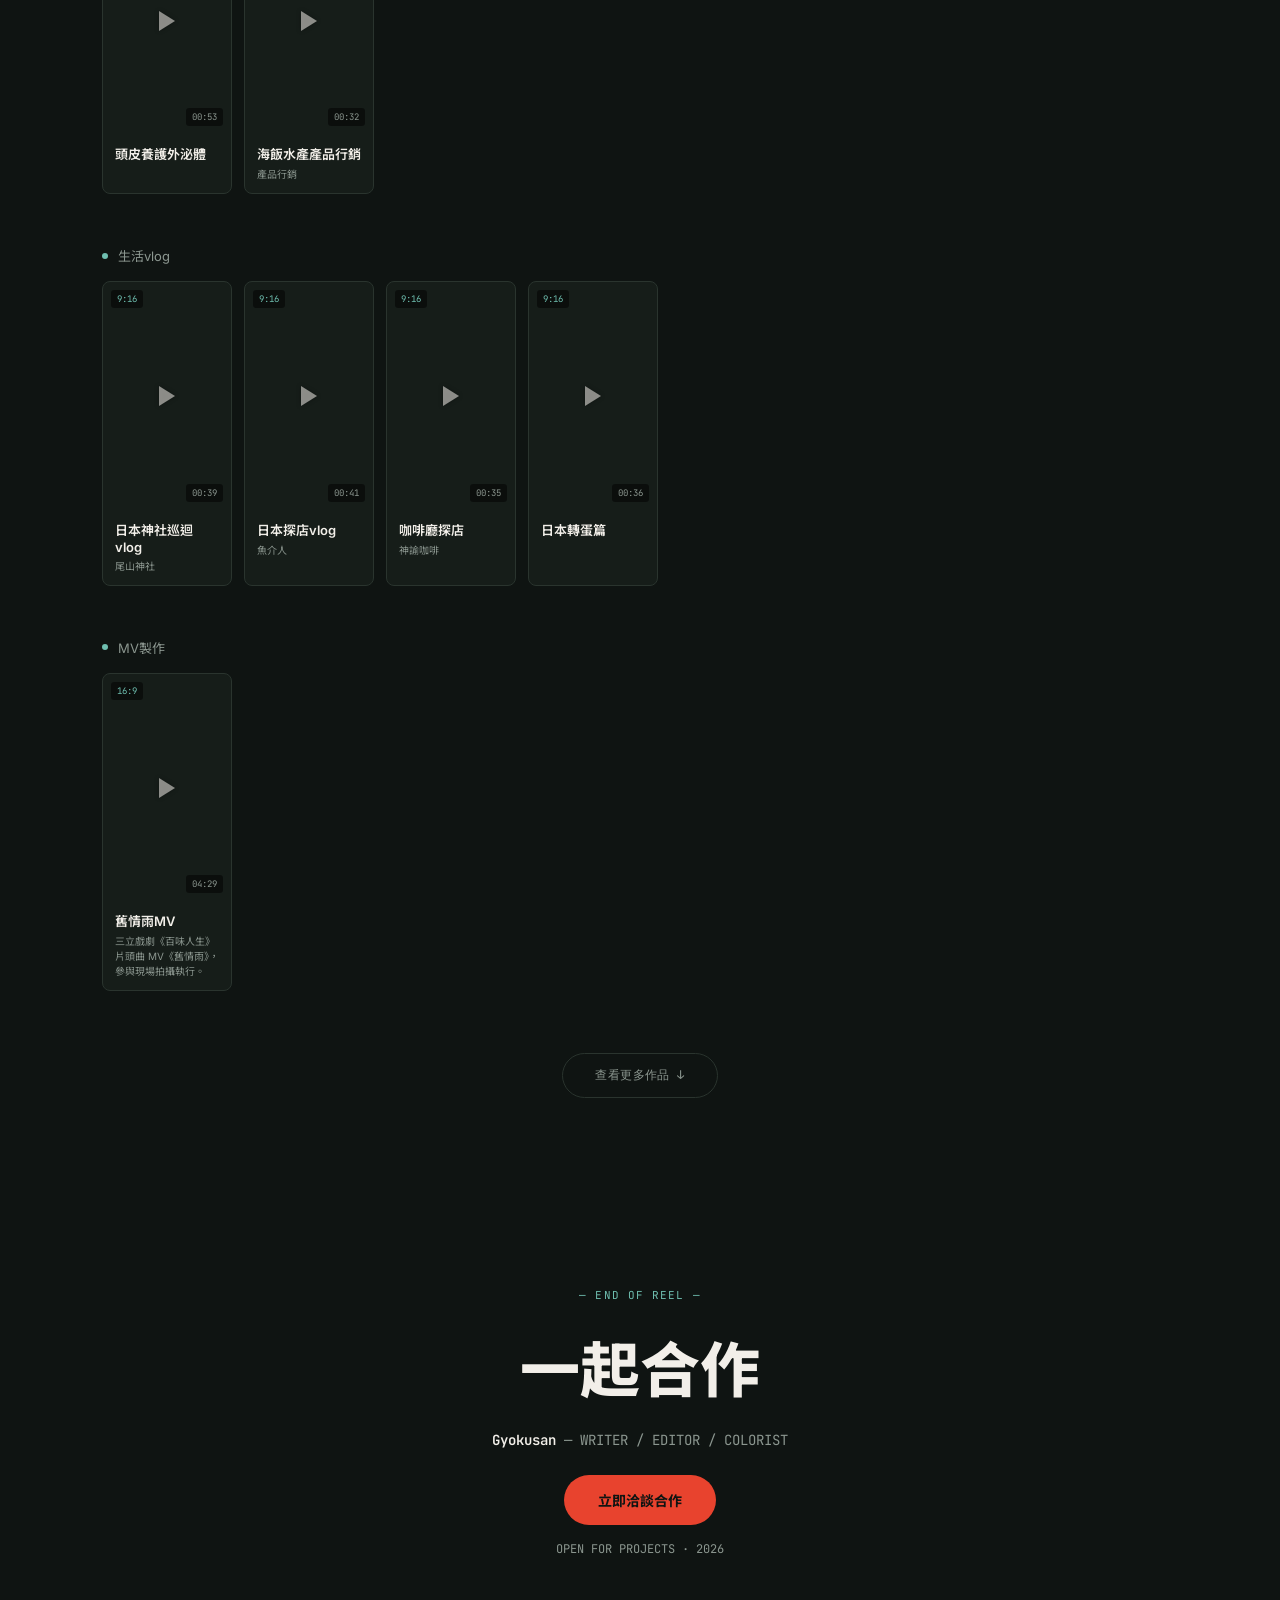
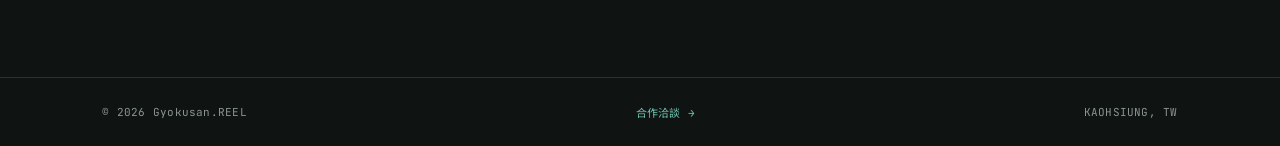
==== commit 2c9f836d: "Convert homepage/works/bts to static HTML, decoupling pages from CMS JSON fetch Admin backend, Netli" ====
--- a/index.html
+++ b/index.html
@@ -57,8 +57,24 @@
   <h2>MEDIA BIN</h2>
 </div>
 
-<div id="home-work-rows">
-  <!-- 各分類的作品列由 js/main.js 讀取 content/works.json 動態產生，請勿在此手動新增 -->
+<div class="work-row">
+  <div class="work-row__label"><span class="work-row__dot"></span>品牌廣告</div>
+  <div class="work-row__scroll"><div class="video-card" data-cat="品牌廣告" data-yt="XwXZWwbuKZ0" data-title="拳擊社群廣告"><div class="video-card__media"><span class="video-card__ratio-tag">9:16</span><span class="video-card__play-icon"></span><span class="video-card__dur-tag">00:48</span></div><div class="video-card__info"><div class="video-card__title">拳擊社群廣告</div><div class="video-card__desc">拳擊社群品牌廣告，負責剪輯與調色，以快節奏剪輯呈現訓練張力，暖色調營造健身空間活力感。</div></div></div><div class="video-card" data-cat="品牌廣告" data-yt="No-u4KVxtUc" data-title="頭皮養護形象片"><div class="video-card__media"><span class="video-card__ratio-tag">9:16</span><span class="video-card__play-icon"></span><span class="video-card__dur-tag">00:52</span></div><div class="video-card__info"><div class="video-card__title">頭皮養護形象片</div><div class="video-card__desc"></div></div></div><div class="video-card" data-cat="品牌廣告" data-yt="WHEs31UB7BQ" data-title="海飯水產形象片"><div class="video-card__media"><span class="video-card__ratio-tag">9:16</span><span class="video-card__play-icon"></span><span class="video-card__dur-tag">00:34</span></div><div class="video-card__info"><div class="video-card__title">海飯水產形象片</div><div class="video-card__desc">形象影片</div></div></div></div>
+</div>
+
+<div class="work-row">
+  <div class="work-row__label"><span class="work-row__dot"></span>產品影片</div>
+  <div class="work-row__scroll"><div class="video-card" data-cat="產品影片" data-yt="azpw234W-_Y" data-title="頭皮養護外泌體"><div class="video-card__media"><span class="video-card__ratio-tag">9:16</span><span class="video-card__play-icon"></span><span class="video-card__dur-tag">00:53</span></div><div class="video-card__info"><div class="video-card__title">頭皮養護外泌體</div><div class="video-card__desc"></div></div></div><div class="video-card" data-cat="產品影片" data-yt="IdSZfzOoKYo" data-title="海飯水產產品行銷"><div class="video-card__media"><span class="video-card__ratio-tag">9:16</span><span class="video-card__play-icon"></span><span class="video-card__dur-tag">00:32</span></div><div class="video-card__info"><div class="video-card__title">海飯水產產品行銷</div><div class="video-card__desc">產品行銷</div></div></div></div>
+</div>
+
+<div class="work-row">
+  <div class="work-row__label"><span class="work-row__dot"></span>生活vlog</div>
+  <div class="work-row__scroll"><div class="video-card" data-cat="生活vlog" data-yt="MhMwWkb1_I8" data-title="日本神社巡迴vlog"><div class="video-card__media"><span class="video-card__ratio-tag">9:16</span><span class="video-card__play-icon"></span><span class="video-card__dur-tag">00:39</span></div><div class="video-card__info"><div class="video-card__title">日本神社巡迴vlog</div><div class="video-card__desc">尾山神社</div></div></div><div class="video-card" data-cat="生活vlog" data-yt="qXfahkGYg2Y" data-title="日本探店vlog"><div class="video-card__media"><span class="video-card__ratio-tag">9:16</span><span class="video-card__play-icon"></span><span class="video-card__dur-tag">00:41</span></div><div class="video-card__info"><div class="video-card__title">日本探店vlog</div><div class="video-card__desc">魚介人</div></div></div><div class="video-card" data-cat="生活vlog" data-yt="bGoxSi9lKyw" data-title="咖啡廳探店"><div class="video-card__media"><span class="video-card__ratio-tag">9:16</span><span class="video-card__play-icon"></span><span class="video-card__dur-tag">00:35</span></div><div class="video-card__info"><div class="video-card__title">咖啡廳探店</div><div class="video-card__desc">神諭咖啡</div></div></div><div class="video-card" data-cat="生活vlog" data-yt="EJSmuKjFaug" data-title="日本轉蛋篇"><div class="video-card__media"><span class="video-card__ratio-tag">9:16</span><span class="video-card__play-icon"></span><span class="video-card__dur-tag">00:36</span></div><div class="video-card__info"><div class="video-card__title">日本轉蛋篇</div><div class="video-card__desc"></div></div></div></div>
+</div>
+
+<div class="work-row">
+  <div class="work-row__label"><span class="work-row__dot"></span>MV製作</div>
+  <div class="work-row__scroll"><div class="video-card" data-cat="MV製作" data-yt="nbm-z7UgRxY" data-title="舊情雨MV"><div class="video-card__media"><span class="video-card__ratio-tag">16:9</span><span class="video-card__play-icon"></span><span class="video-card__dur-tag">04:29</span></div><div class="video-card__info"><div class="video-card__title">舊情雨MV</div><div class="video-card__desc">三立戲劇《百味人生》片頭曲 MV《舊情雨》，參與現場拍攝執行。</div></div></div></div>
 </div>
 
 <div style="display:flex;justify-content:center;padding:10px 8vw 0;margin-bottom:90px;">
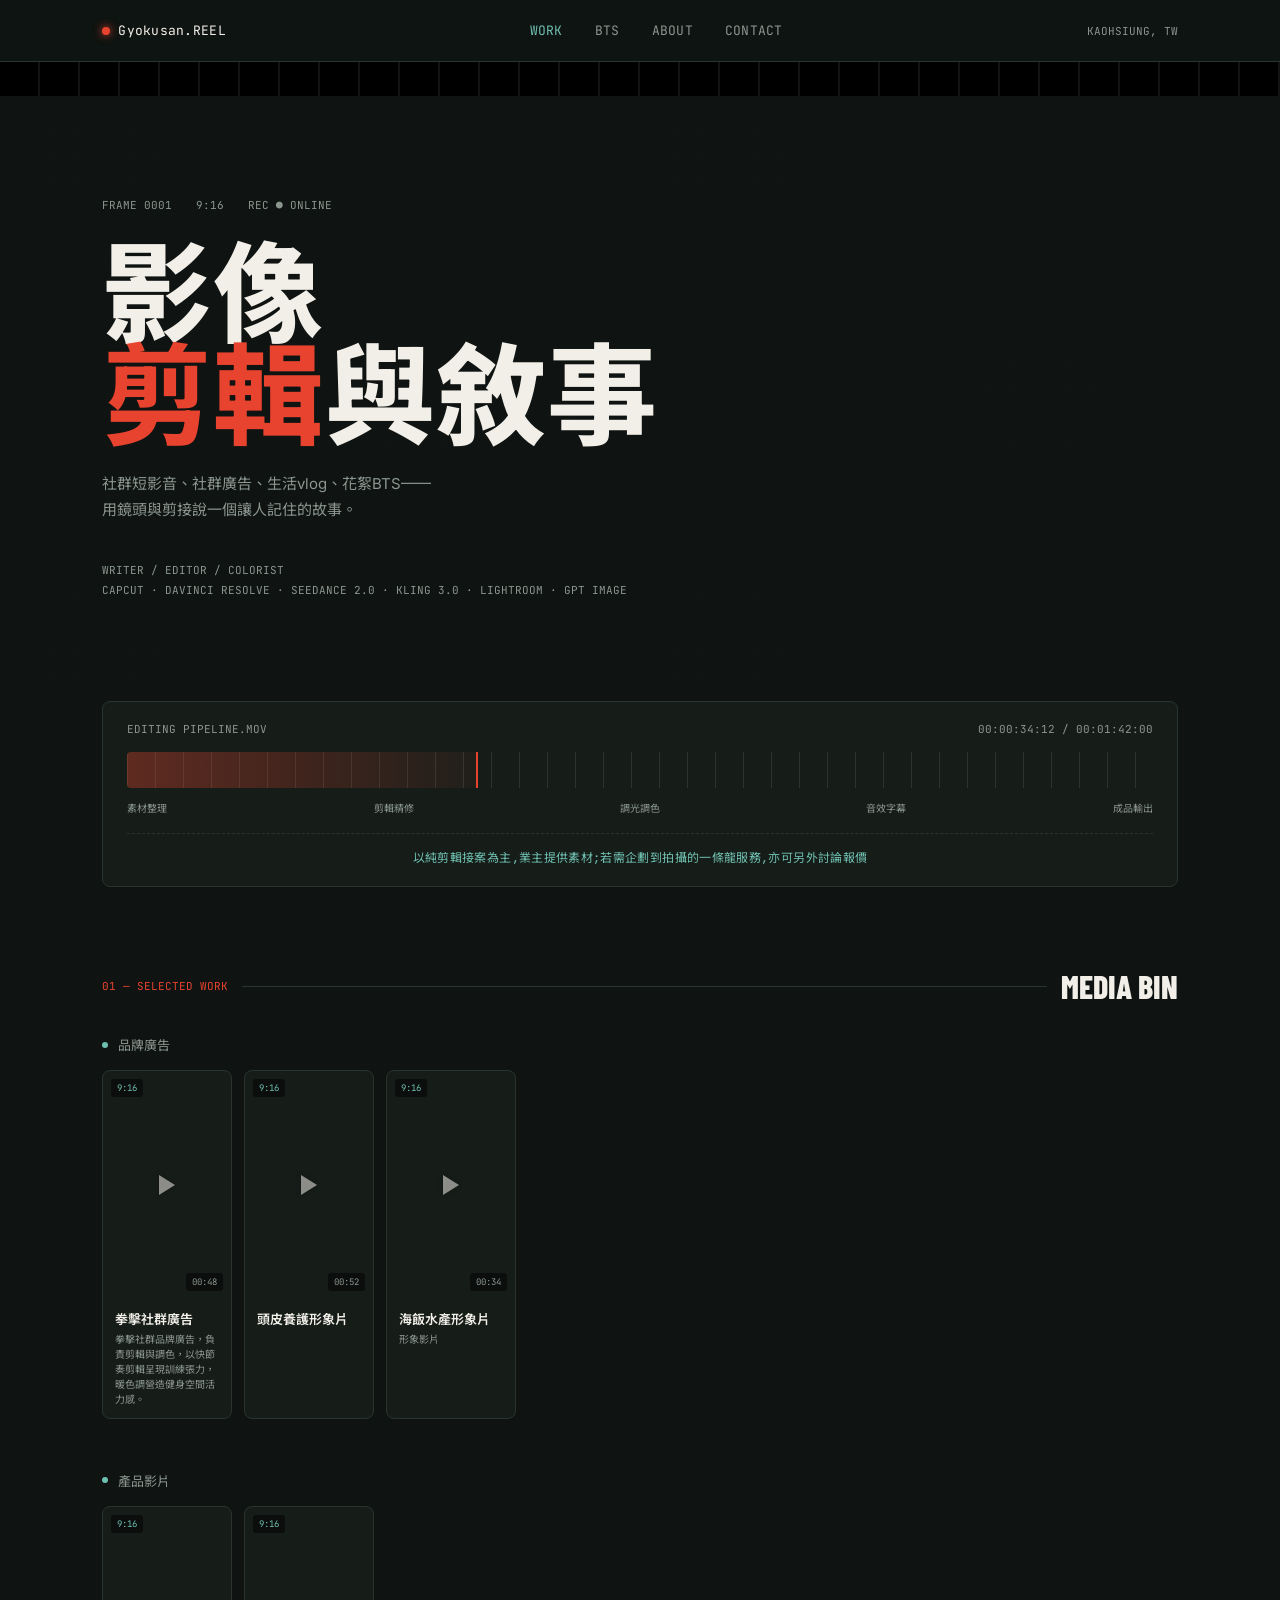
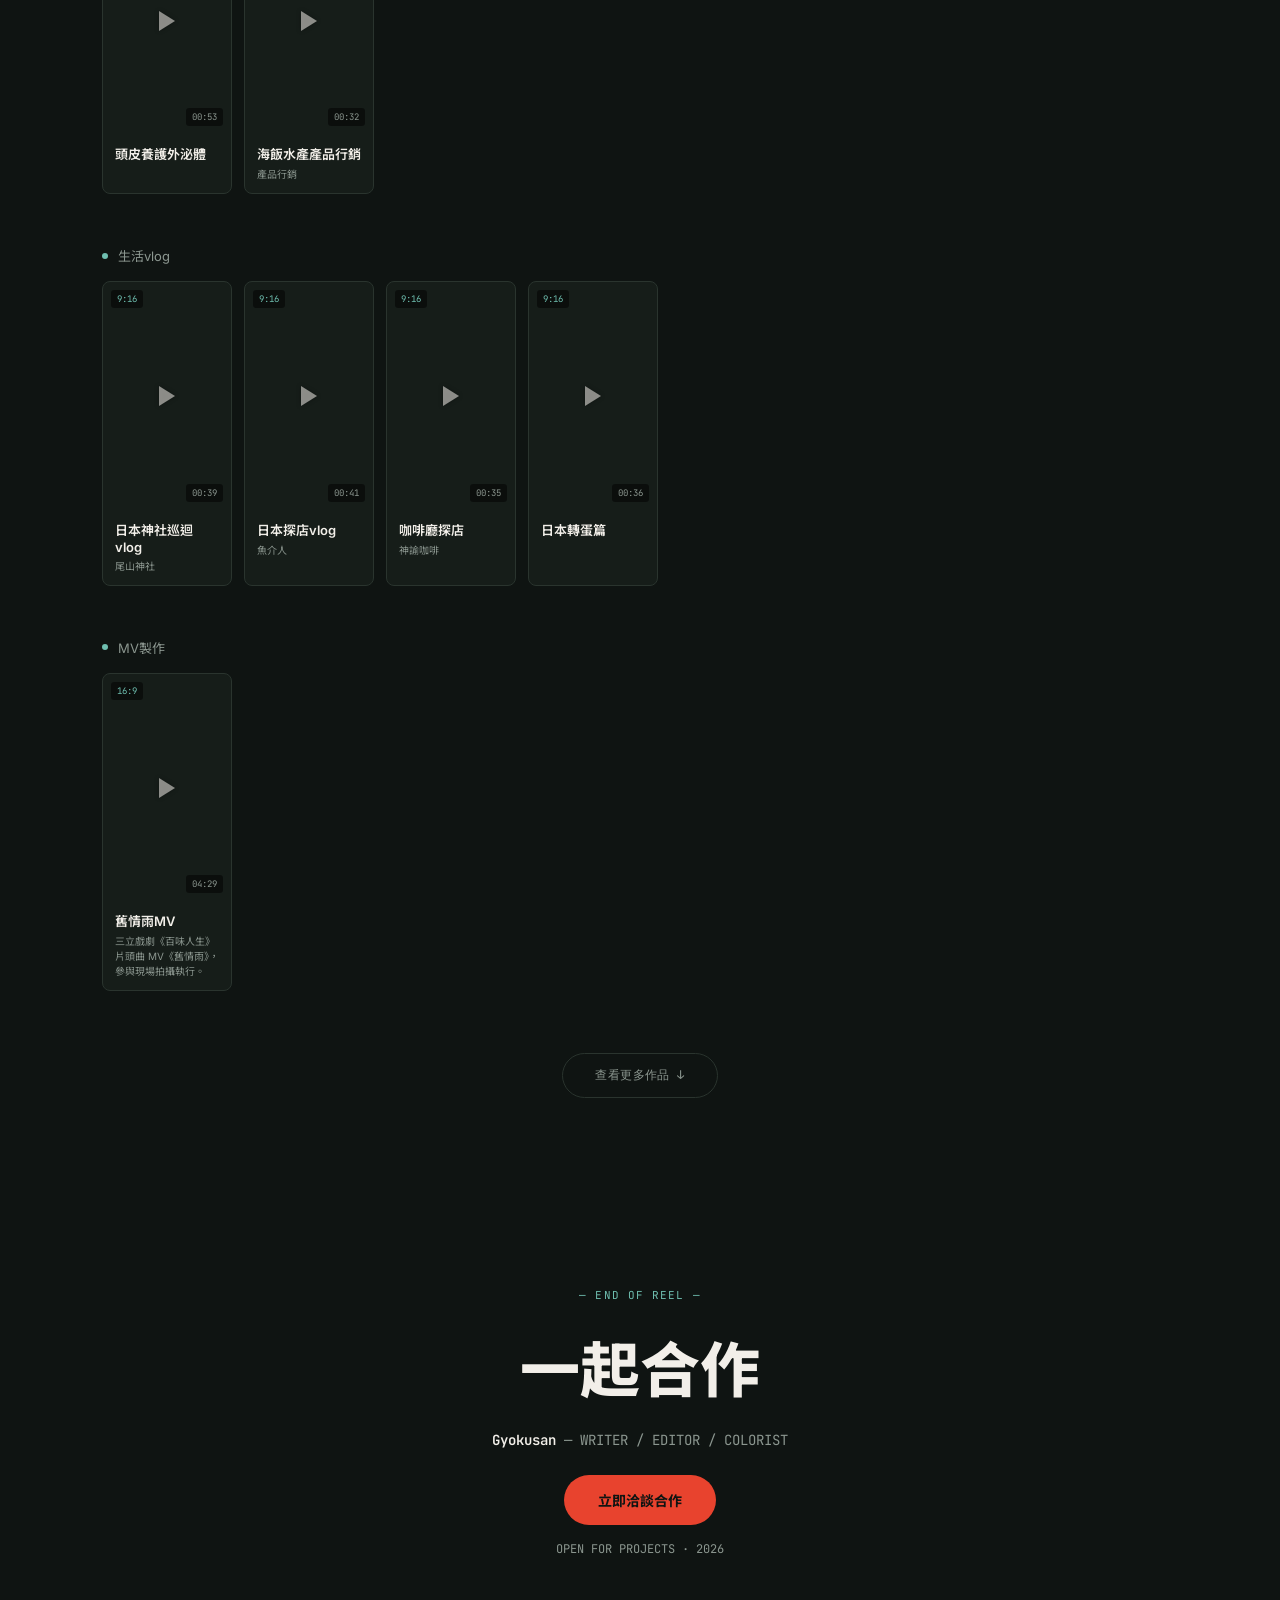
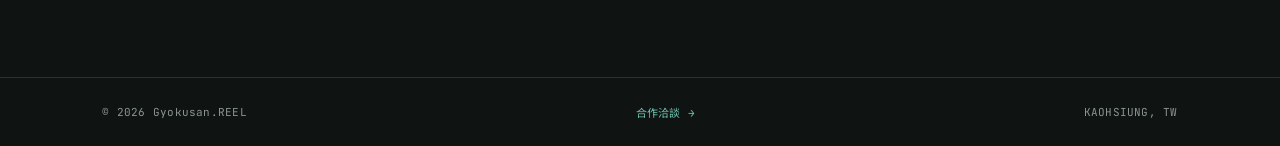
==== commit d0247b0a: "Reconnect CMS-driven rendering and switch admin backend to GitHub OAuth for Vercel Restore JSON-driv" ====
--- a/index.html
+++ b/index.html
@@ -57,24 +57,8 @@
   <h2>MEDIA BIN</h2>
 </div>
 
-<div class="work-row">
-  <div class="work-row__label"><span class="work-row__dot"></span>品牌廣告</div>
-  <div class="work-row__scroll"><div class="video-card" data-cat="品牌廣告" data-yt="XwXZWwbuKZ0" data-title="拳擊社群廣告"><div class="video-card__media"><span class="video-card__ratio-tag">9:16</span><span class="video-card__play-icon"></span><span class="video-card__dur-tag">00:48</span></div><div class="video-card__info"><div class="video-card__title">拳擊社群廣告</div><div class="video-card__desc">拳擊社群品牌廣告，負責剪輯與調色，以快節奏剪輯呈現訓練張力，暖色調營造健身空間活力感。</div></div></div><div class="video-card" data-cat="品牌廣告" data-yt="No-u4KVxtUc" data-title="頭皮養護形象片"><div class="video-card__media"><span class="video-card__ratio-tag">9:16</span><span class="video-card__play-icon"></span><span class="video-card__dur-tag">00:52</span></div><div class="video-card__info"><div class="video-card__title">頭皮養護形象片</div><div class="video-card__desc"></div></div></div><div class="video-card" data-cat="品牌廣告" data-yt="WHEs31UB7BQ" data-title="海飯水產形象片"><div class="video-card__media"><span class="video-card__ratio-tag">9:16</span><span class="video-card__play-icon"></span><span class="video-card__dur-tag">00:34</span></div><div class="video-card__info"><div class="video-card__title">海飯水產形象片</div><div class="video-card__desc">形象影片</div></div></div></div>
-</div>
-
-<div class="work-row">
-  <div class="work-row__label"><span class="work-row__dot"></span>產品影片</div>
-  <div class="work-row__scroll"><div class="video-card" data-cat="產品影片" data-yt="azpw234W-_Y" data-title="頭皮養護外泌體"><div class="video-card__media"><span class="video-card__ratio-tag">9:16</span><span class="video-card__play-icon"></span><span class="video-card__dur-tag">00:53</span></div><div class="video-card__info"><div class="video-card__title">頭皮養護外泌體</div><div class="video-card__desc"></div></div></div><div class="video-card" data-cat="產品影片" data-yt="IdSZfzOoKYo" data-title="海飯水產產品行銷"><div class="video-card__media"><span class="video-card__ratio-tag">9:16</span><span class="video-card__play-icon"></span><span class="video-card__dur-tag">00:32</span></div><div class="video-card__info"><div class="video-card__title">海飯水產產品行銷</div><div class="video-card__desc">產品行銷</div></div></div></div>
-</div>
-
-<div class="work-row">
-  <div class="work-row__label"><span class="work-row__dot"></span>生活vlog</div>
-  <div class="work-row__scroll"><div class="video-card" data-cat="生活vlog" data-yt="MhMwWkb1_I8" data-title="日本神社巡迴vlog"><div class="video-card__media"><span class="video-card__ratio-tag">9:16</span><span class="video-card__play-icon"></span><span class="video-card__dur-tag">00:39</span></div><div class="video-card__info"><div class="video-card__title">日本神社巡迴vlog</div><div class="video-card__desc">尾山神社</div></div></div><div class="video-card" data-cat="生活vlog" data-yt="qXfahkGYg2Y" data-title="日本探店vlog"><div class="video-card__media"><span class="video-card__ratio-tag">9:16</span><span class="video-card__play-icon"></span><span class="video-card__dur-tag">00:41</span></div><div class="video-card__info"><div class="video-card__title">日本探店vlog</div><div class="video-card__desc">魚介人</div></div></div><div class="video-card" data-cat="生活vlog" data-yt="bGoxSi9lKyw" data-title="咖啡廳探店"><div class="video-card__media"><span class="video-card__ratio-tag">9:16</span><span class="video-card__play-icon"></span><span class="video-card__dur-tag">00:35</span></div><div class="video-card__info"><div class="video-card__title">咖啡廳探店</div><div class="video-card__desc">神諭咖啡</div></div></div><div class="video-card" data-cat="生活vlog" data-yt="EJSmuKjFaug" data-title="日本轉蛋篇"><div class="video-card__media"><span class="video-card__ratio-tag">9:16</span><span class="video-card__play-icon"></span><span class="video-card__dur-tag">00:36</span></div><div class="video-card__info"><div class="video-card__title">日本轉蛋篇</div><div class="video-card__desc"></div></div></div></div>
-</div>
-
-<div class="work-row">
-  <div class="work-row__label"><span class="work-row__dot"></span>MV製作</div>
-  <div class="work-row__scroll"><div class="video-card" data-cat="MV製作" data-yt="nbm-z7UgRxY" data-title="舊情雨MV"><div class="video-card__media"><span class="video-card__ratio-tag">16:9</span><span class="video-card__play-icon"></span><span class="video-card__dur-tag">04:29</span></div><div class="video-card__info"><div class="video-card__title">舊情雨MV</div><div class="video-card__desc">三立戲劇《百味人生》片頭曲 MV《舊情雨》，參與現場拍攝執行。</div></div></div></div>
+<div id="home-work-rows">
+  <!-- 各分類的作品列由 js/main.js 讀取 content/works.json 動態產生，請勿在此手動新增 -->
 </div>
 
 <div style="display:flex;justify-content:center;padding:10px 8vw 0;margin-bottom:90px;">
@@ -100,17 +84,5 @@
 </div>
 
 <script src="js/main.js"></script>
-<script src="https://identity.netlify.com/v1/netlify-identity-widget.js"></script>
-<script>
-  if (window.netlifyIdentity) {
-    window.netlifyIdentity.on("init", user => {
-      if (!user) {
-        window.netlifyIdentity.on("login", () => {
-          document.location.href = "/admin/";
-        });
-      }
-    });
-  }
-</script>
 </body>
 </html>
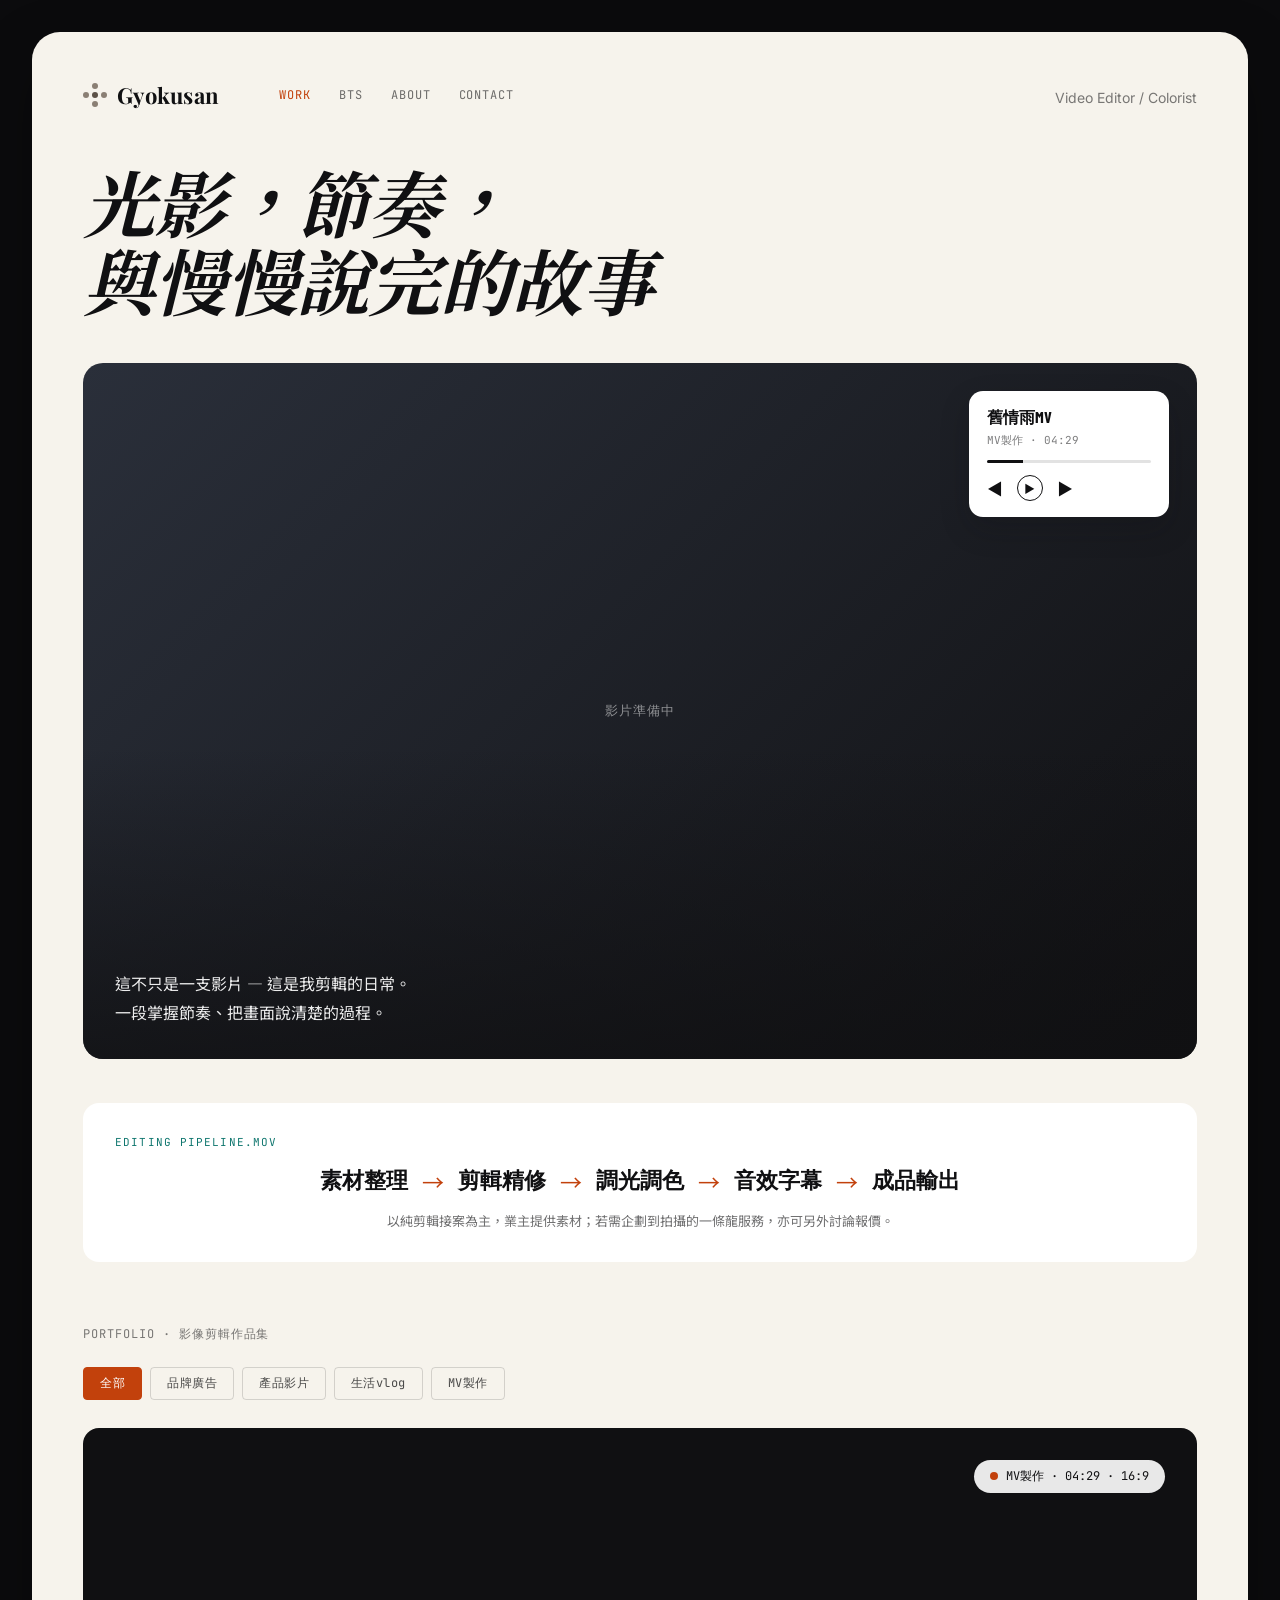
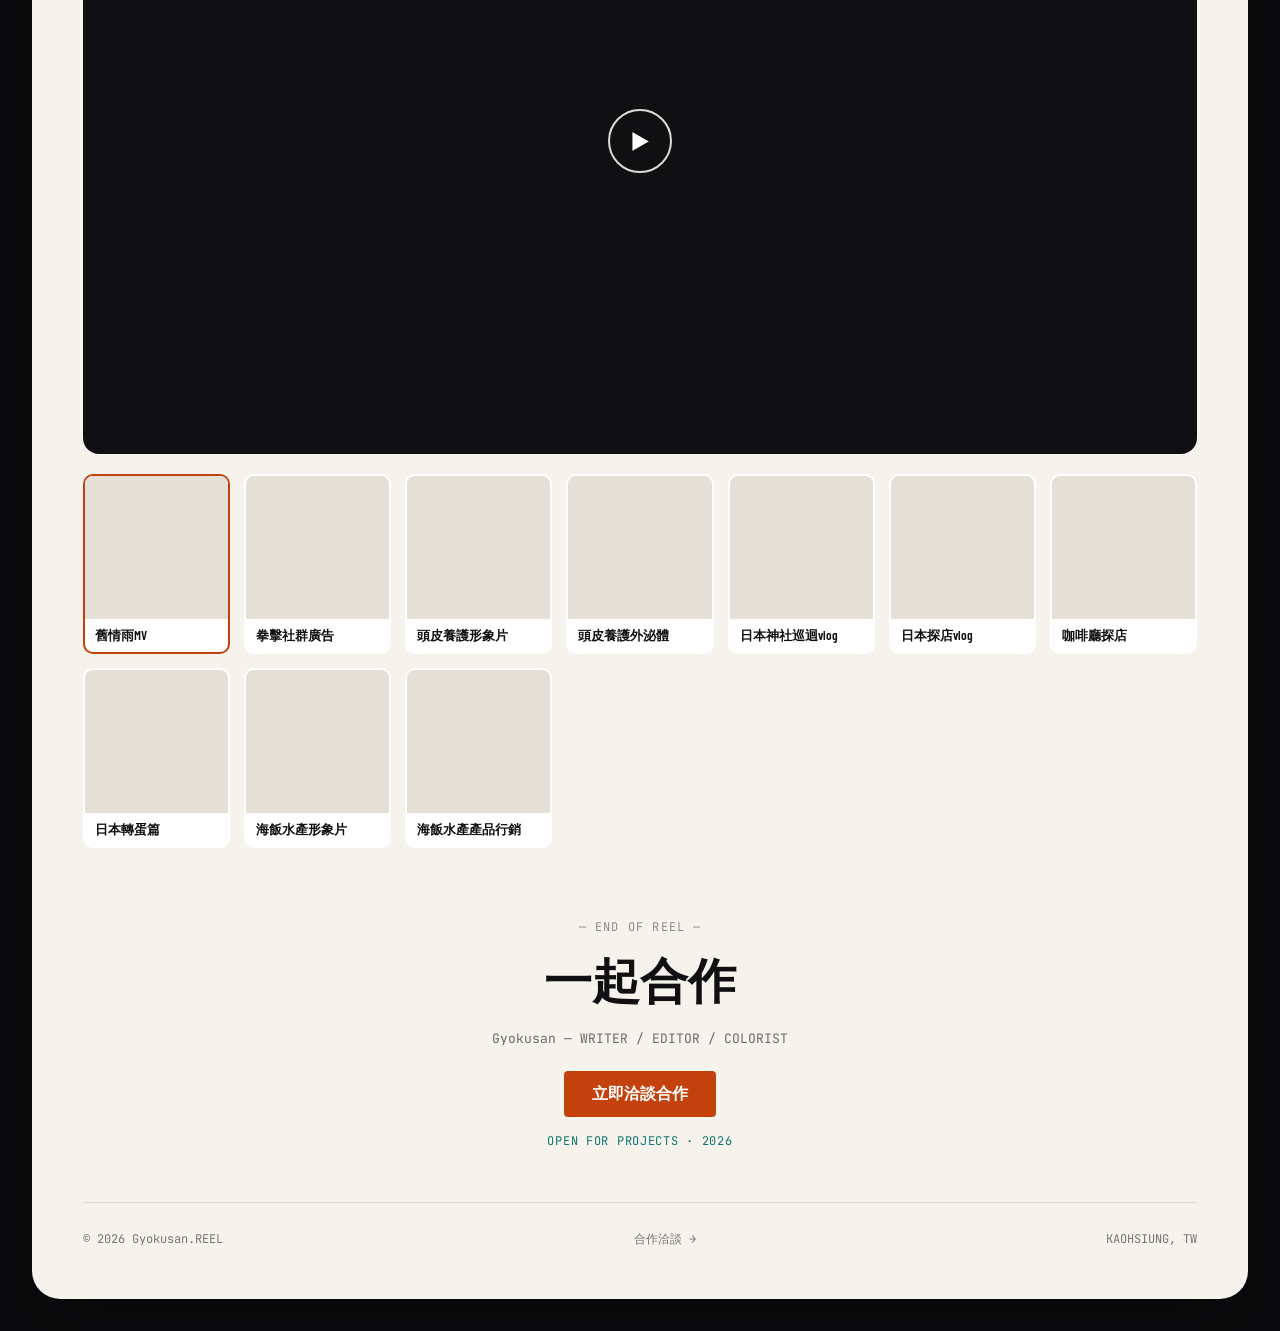
==== commit 262685b0: "Apply new cream/paper design from design_handoff_gyokusan_portfolio Full visual rebuild of index/bts" ====
--- a/index.html
+++ b/index.html
@@ -3,84 +3,105 @@
 <head>
 <meta charset="utf-8">
 <meta name="viewport" content="width=device-width, initial-scale=1">
-<title>Gyokusan.REEL — 影像剪輯與敘事</title>
+<title>Gyokusan.REEL — 光影，節奏，與慢慢說完的故事</title>
 <meta name="description" content="Gyokusan — 影像剪輯師,服務品牌廣告、產品影片、社群短影音與 MV 剪輯,腳本發想到調光完稿一手包辦。">
 <link rel="preconnect" href="https://fonts.googleapis.com">
-<link href="https://fonts.googleapis.com/css2?family=Barlow+Condensed:wght@600;800&family=Inter:wght@400;500;600&family=JetBrains+Mono:wght@400;500&family=Noto+Sans+TC:wght@400;500;700;900&display=swap" rel="stylesheet">
+<link rel="stylesheet" href="https://fonts.googleapis.com/css2?family=Barlow+Condensed:wght@500;600;700&family=Noto+Sans+TC:wght@400;500;700&family=Noto+Serif+TC:wght@700&family=Playfair+Display:wght@600;700&family=Inter:wght@400;500;600&family=JetBrains+Mono:wght@400;500&display=swap">
 <link rel="stylesheet" href="css/style.css">
 </head>
 <body>
 
-<canvas id="ambient-canvas" data-color="111,191,176"></canvas>
+<video id="bg-wave" class="bg-wave" muted loop playsinline src="videos/bg-wave.mp4"></video>
 
-<nav class="site-nav">
-  <a href="index.html" class="site-nav__brand"><span class="site-nav__dot"></span>Gyokusan.REEL</a>
-  <div class="site-nav__links">
-    <a href="index.html" class="is-active">WORK</a>
-    <a href="bts.html">BTS</a>
-    <a href="about.html">ABOUT</a>
-    <a href="contact.html">CONTACT</a>
+<div class="page-wrap">
+  <div class="paper">
+
+    <nav class="site-nav">
+      <a href="index.html" class="site-nav__brand">
+        <span class="brand-mark">
+          <span></span><span class="dot"></span><span></span>
+          <span class="dot"></span><span class="dot dot--center"></span><span class="dot"></span>
+          <span></span><span class="dot"></span><span></span>
+        </span>
+        <span>Gyokusan</span>
+      </a>
+      <div class="site-nav__links">
+        <a href="index.html" class="is-active">WORK</a>
+        <a href="bts.html">BTS</a>
+        <a href="about.html">ABOUT</a>
+        <a href="contact.html">CONTACT</a>
+      </div>
+      <span class="site-nav__role">Video Editor / Colorist</span>
+    </nav>
+
+    <section class="hero hero--index">
+      <h1>光影，節奏，<br>與慢慢說完的故事</h1>
+    </section>
+
+    <div class="hero-reel">
+      <video autoplay muted loop playsinline src="videos/hero-reel.mp4"></video>
+      <div class="hero-reel__placeholder">影片準備中</div>
+      <div class="hero-reel__scrim"></div>
+      <div class="hero-reel__now-playing">
+        <div class="hero-reel__np-title">舊情雨MV</div>
+        <div class="hero-reel__np-sub">MV製作 · 04:29</div>
+        <div class="hero-reel__np-track"><div class="hero-reel__np-fill"></div></div>
+        <div class="hero-reel__np-transport">
+          <span>◀</span>
+          <span class="hero-reel__np-play">▶</span>
+          <span>▶</span>
+        </div>
+      </div>
+      <p class="hero-reel__caption">這不只是一支影片 — 這是我剪輯的日常。<br>一段掌握節奏、把畫面說清楚的過程。</p>
+    </div>
+
+    <div class="pipeline">
+      <div class="pipeline__kicker">EDITING PIPELINE.MOV</div>
+      <div class="pipeline__steps">
+        <span class="pipeline__step"><span>素材整理</span></span>
+        <span class="pipeline__arrow">→</span>
+        <span class="pipeline__step"><span>剪輯精修</span></span>
+        <span class="pipeline__arrow">→</span>
+        <span class="pipeline__step"><span>調光調色</span></span>
+        <span class="pipeline__arrow">→</span>
+        <span class="pipeline__step"><span>音效字幕</span></span>
+        <span class="pipeline__arrow">→</span>
+        <span class="pipeline__step"><span>成品輸出</span></span>
+      </div>
+      <p class="pipeline__note">以純剪輯接案為主，業主提供素材；若需企劃到拍攝的一條龍服務，亦可另外討論報價。</p>
+    </div>
+
+    <section class="portfolio">
+      <span class="portfolio__kicker">Portfolio · 影像剪輯作品集</span>
+      <div class="chip-row" id="work-chips"></div>
+
+      <div class="work-preview" id="work-preview">
+        <div class="work-preview__media" id="work-preview-media">
+          <div class="work-preview__play"><span>▶</span></div>
+        </div>
+        <div class="work-preview__pill" id="work-preview-pill"></div>
+      </div>
+
+      <div class="work-grid" id="work-grid"></div>
+    </section>
+
+    <section class="cta">
+      <span class="cta__eyebrow">— END OF REEL —</span>
+      <h2 class="cta__title">一起合作</h2>
+      <p class="cta__subtitle">Gyokusan — WRITER / EDITOR / COLORIST</p>
+      <div class="cta__actions">
+        <a href="contact.html" class="btn-primary">立即洽談合作</a>
+        <span class="status-tag">OPEN FOR PROJECTS · 2026</span>
+      </div>
+    </section>
+
+    <footer class="site-footer">
+      <span>© 2026 Gyokusan.REEL</span>
+      <a href="contact.html">合作洽談 →</a>
+      <span>KAOHSIUNG, TW</span>
+    </footer>
+
   </div>
-  <div class="site-nav__loc">KAOHSIUNG, TW</div>
-</nav>
-
-<div class="filmstrip"></div>
-
-<section id="work" class="hero">
-  <div class="hero__tags"><span>FRAME 0001</span><span>9:16</span><span>REC ● ONLINE</span></div>
-  <h1 style="font-size:clamp(48px,9vw,110px);">影像<br><span style="color:var(--accent-red);">剪輯</span>與敘事</h1>
-  <p style="max-width:480px;">社群短影音、社群廣告、生活vlog、花絮BTS——<br>用鏡頭與剪接說一個讓人記住的故事。</p>
-  <div class="hero__meta">
-    <div>WRITER / EDITOR / COLORIST</div>
-    <div>CAPCUT · DAVINCI RESOLVE · SEEDANCE 2.0 · KLING 3.0 · LIGHTROOM · GPT IMAGE</div>
-  </div>
-</section>
-
-<div class="pipeline-card">
-  <div class="pipeline-card__top">
-    <span>EDITING PIPELINE.MOV</span>
-    <span>00:00:34:12 / 00:01:42:00</span>
-  </div>
-  <div class="pipeline-card__track">
-    <div class="pipeline-card__fill"></div>
-    <div class="pipeline-card__head"></div>
-  </div>
-  <div class="pipeline-card__labels">
-    <span>素材整理</span><span>剪輯精修</span><span>調光調色</span><span>音效字幕</span><span>成品輸出</span>
-  </div>
-  <div class="pipeline-card__note">以純剪輯接案為主,業主提供素材;若需企劃到拍攝的一條龍服務,亦可另外討論報價</div>
-</div>
-
-<div class="section-head">
-  <span class="section-head__tag">01 — SELECTED WORK</span>
-  <div class="section-head__rule"></div>
-  <h2>MEDIA BIN</h2>
-</div>
-
-<div id="home-work-rows">
-  <!-- 各分類的作品列由 js/main.js 讀取 content/works.json 動態產生，請勿在此手動新增 -->
-</div>
-
-<div style="display:flex;justify-content:center;padding:10px 8vw 0;margin-bottom:90px;">
-  <a href="works.html" class="btn-ghost">查看更多作品 ↓</a>
-</div>
-
-<div class="cta-block">
-  <div class="cta-block__eyebrow">— END OF REEL —</div>
-  <h2>一起合作</h2>
-  <div class="cta-block__name"><b>Gyokusan</b> <span>— WRITER / EDITOR / COLORIST</span></div>
-  <a href="contact.html" class="btn-primary">立即洽談合作</a>
-  <div class="cta-block__status">OPEN FOR PROJECTS · 2026</div>
-</div>
-
-<footer class="site-footer">
-  <span>© 2026 Gyokusan.REEL</span>
-  <a href="contact.html">合作洽談 →</a>
-  <span>KAOHSIUNG, TW</span>
-</footer>
-
-<div id="video-modal" class="video-modal hidden">
-  <div class="video-modal__box"></div>
 </div>
 
 <script src="js/main.js"></script>
--- a/css/style.css
+++ b/css/style.css
@@ -1,17 +1,26 @@
 /* ==========================================================================
-   Gyokusan.REEL — 共用樣式表
-   Design tokens 依 README 規格還原
+   Gyokusan.REEL — 共用樣式表（米白紙卡版型）
+   Design tokens 依 design_handoff_gyokusan_portfolio/README.md 還原
    ========================================================================== */
 
 :root {
-  --bg: #0F1412;
-  --card-bg: #161D19;
-  --border: #2A342E;
-  --text: #F2EFE9;
-  --text-muted: #8B968F;
-  --text-muted-2: #5D6863;
-  --accent-red: #E8432E;
-  --accent-green: #6FBFB0;
+  --cream: #f6f3ec;
+  --ink: #101012;
+  --white: #ffffff;
+  --orange: #c2410c;
+  --teal: #0f766e;
+  --taupe: #8a7f74;
+  --taupe-dark: #5c5147;
+  --muted-55: rgba(16, 16, 18, 0.55);
+  --muted-60: rgba(16, 16, 18, 0.6);
+  --muted-65: rgba(16, 16, 18, 0.65);
+  --muted-70: rgba(16, 16, 18, 0.7);
+  --muted-75: rgba(16, 16, 18, 0.75);
+  --muted-78: rgba(16, 16, 18, 0.78);
+  --border-08: rgba(16, 16, 18, 0.08);
+  --border-10: rgba(16, 16, 18, 0.1);
+  --border-15: rgba(16, 16, 18, 0.15);
+  --page-bg: #0b0b0d;
 }
 
 * { box-sizing: border-box; }
@@ -20,516 +29,452 @@
 
 body {
   margin: 0;
-  background: var(--bg);
-  color: var(--text);
+  background: var(--page-bg);
+  color: var(--ink);
   -webkit-font-smoothing: antialiased;
-  font-family: 'Inter', 'Noto Sans TC', sans-serif;
-}
-
-a { color: var(--accent-green); text-decoration: none; }
-a:hover { color: var(--text); }
-
-.mono { font-family: 'JetBrains Mono', 'Noto Sans TC', monospace; }
-
-input, textarea, select {
-  font-family: 'Inter', 'Noto Sans TC', sans-serif;
-}
-input::placeholder, textarea::placeholder { color: var(--text-muted-2); }
-
-@keyframes pulse { 0%, 100% { opacity: 1; } 50% { opacity: 0.35; } }
-
-/* ---------------- Ambient background canvas ---------------- */
-#ambient-canvas {
+  font-family: 'Noto Sans TC', 'Inter', sans-serif;
+  overflow-x: hidden;
+}
+
+a { color: inherit; }
+
+.mono { font-family: 'JetBrains Mono', monospace; }
+
+input, textarea, select { font-family: 'Inter', 'Noto Sans TC', sans-serif; }
+input::placeholder, textarea::placeholder { color: var(--muted-55); }
+
+.hidden { display: none !important; }
+
+/* ---------------------------------------------------------------------
+   背景影片 + 外層紙卡
+   --------------------------------------------------------------------- */
+.bg-wave {
   position: fixed;
   inset: 0;
+  width: 100%;
+  height: 100%;
+  object-fit: cover;
   z-index: -1;
-  pointer-events: none;
-  display: block;
-}
-
-/* ---------------- Nav bar ---------------- */
+}
+
+.page-wrap { padding: 32px; }
+
+.paper {
+  max-width: 1424px;
+  margin: 0 auto;
+  background: var(--cream);
+  border-radius: 28px;
+  box-shadow: 0 24px 60px rgba(0, 0, 0, 0.25);
+  padding: clamp(24px, 4vw, 56px);
+}
+
+/* ---------------------------------------------------------------------
+   Nav
+   --------------------------------------------------------------------- */
 .site-nav {
   display: flex;
   align-items: center;
-  justify-content: space-between;
-  padding: 22px 8vw;
-  border-bottom: 1px solid var(--border);
-  position: sticky;
-  top: 0;
-  background: rgba(15, 20, 18, 0.9);
-  backdrop-filter: blur(6px);
-  z-index: 10;
+  gap: clamp(14px, 2.5vw, 28px);
+  flex-wrap: wrap;
+  margin-bottom: clamp(28px, 5vw, 56px);
+  line-height: 1;
 }
 .site-nav__brand {
-  font-family: 'JetBrains Mono', 'Noto Sans TC', monospace;
-  letter-spacing: 0.02em;
-  font-size: 13px;
+  display: inline-flex;
+  align-items: center;
+  gap: 10px;
+  font-family: 'Playfair Display', serif;
+  font-weight: 700;
+  font-size: 22px;
+  letter-spacing: 0.01em;
+  text-decoration: none;
+  color: var(--ink);
+}
+.brand-mark {
+  display: inline-grid;
+  grid-template-columns: repeat(3, 6px);
+  grid-template-rows: repeat(3, 6px);
+  gap: 3px;
+}
+.brand-mark span { width: 6px; height: 6px; }
+.brand-mark span.dot { border-radius: 50%; background: var(--taupe); }
+.brand-mark span.dot--center { background: var(--taupe-dark); }
+
+.site-nav__links {
+  display: contents;
+}
+.site-nav__links a {
+  color: var(--muted-60);
+  text-decoration: none;
+  font-family: 'JetBrains Mono', monospace;
+  font-size: 12px;
+  letter-spacing: 0.08em;
+  text-transform: uppercase;
+}
+.site-nav__links a:first-child { margin-left: clamp(16px, 3vw, 32px); }
+.site-nav__links a.is-active { color: var(--orange); }
+
+.site-nav__role {
+  font-family: 'Inter', sans-serif;
+  font-size: 14px;
+  color: var(--muted-55);
+  margin-left: auto;
+  position: relative;
+  top: 3px;
+}
+
+/* ---------------------------------------------------------------------
+   Hero
+   --------------------------------------------------------------------- */
+.hero h1 {
+  font-family: 'Noto Serif TC', serif;
+  font-weight: 700;
+  font-style: italic;
+  line-height: 1.1;
+  letter-spacing: -0.01em;
+  margin: 0 0 14px;
+  color: var(--ink);
+}
+.hero p {
+  font-size: 16px;
+  line-height: 1.7;
+  max-width: 70vw;
+  color: var(--muted-75);
+  margin: 0;
+}
+.hero--index h1 { font-size: clamp(38px, 6vw, 72px); margin: 0 0 clamp(24px, 4vw, 44px); line-height: 1.08; }
+.hero--index p { max-width: 480px; }
+
+/* ---------------------------------------------------------------------
+   首頁 Hero 影片卡
+   --------------------------------------------------------------------- */
+.hero-reel {
+  position: relative;
+  border-radius: 20px;
+  overflow: hidden;
+  aspect-ratio: 16 / 10;
+  width: 100%;
+  background: linear-gradient(135deg, #2a2f3a, #101012);
+}
+.hero-reel video {
+  width: 100%;
+  height: 100%;
+  object-fit: cover;
+  object-position: center 90%;
+  display: block;
+}
+.hero-reel__scrim {
+  position: absolute;
+  inset: 0;
+  background: linear-gradient(0deg, rgba(16, 16, 18, 0.75) 0%, rgba(16, 16, 18, 0) 45%);
+  pointer-events: none;
+}
+.hero-reel__placeholder {
+  position: absolute;
+  inset: 0;
   display: flex;
   align-items: center;
-  gap: 8px;
-  color: inherit;
-  text-decoration: none;
-}
-.site-nav__dot {
-  width: 8px; height: 8px; border-radius: 50%;
-  background: var(--accent-red);
-  box-shadow: 0 0 8px var(--accent-red);
-  display: inline-block;
-  animation: pulse 1.6s infinite;
-}
-.site-nav__links {
-  display: flex;
-  gap: 32px;
+  justify-content: center;
+  font-family: 'JetBrains Mono', monospace;
   font-size: 13px;
-  font-family: 'JetBrains Mono', 'Noto Sans TC', monospace;
-  letter-spacing: 0.02em;
-}
-.site-nav__links a { color: var(--text-muted); }
-.site-nav__links a.is-active { color: var(--accent-green); }
-.site-nav__loc {
-  font-family: 'JetBrains Mono', 'Noto Sans TC', monospace;
+  letter-spacing: 0.08em;
+  color: rgba(255, 255, 255, 0.5);
+  text-transform: uppercase;
+  pointer-events: none;
+}
+.hero-reel__now-playing {
+  position: absolute;
+  top: 28px;
+  right: 28px;
+  background: var(--white);
+  border-radius: 14px;
+  padding: 16px 18px;
+  box-shadow: 0 12px 30px rgba(16, 16, 18, 0.2);
+  width: 200px;
+}
+.hero-reel__np-title { font-family: 'Barlow Condensed', sans-serif; font-weight: 700; font-size: 16px; color: var(--ink); }
+.hero-reel__np-sub { font-family: 'JetBrains Mono', monospace; font-size: 11px; color: var(--muted-55); margin: 4px 0 12px; }
+.hero-reel__np-track { height: 3px; border-radius: 2px; background: rgba(16, 16, 18, 0.12); margin-bottom: 12px; overflow: hidden; }
+.hero-reel__np-fill { width: 22%; height: 100%; background: var(--ink); }
+.hero-reel__np-transport { display: flex; align-items: center; gap: 14px; color: var(--ink); }
+.hero-reel__np-play { width: 26px; height: 26px; border-radius: 50%; border: 1.5px solid var(--ink); display: inline-flex; align-items: center; justify-content: center; font-size: 11px; }
+.hero-reel__caption {
+  position: absolute;
+  left: 32px; right: 32px; bottom: 32px;
+  font-size: 16px; line-height: 1.8;
+  color: rgba(255, 255, 255, 0.92);
+  margin: 0;
+}
+
+/* ---------------------------------------------------------------------
+   Editing pipeline 白卡
+   --------------------------------------------------------------------- */
+.pipeline {
+  background: var(--white);
+  border-radius: 16px;
+  padding: clamp(20px, 3vw, 32px);
+  margin-top: clamp(28px, 4vw, 44px);
+}
+.pipeline__kicker {
+  font-family: 'JetBrains Mono', monospace;
   font-size: 11px;
-  color: var(--text-muted);
-}
-
-/* film-strip decorative bar */
-.filmstrip {
-  background: #000;
-  height: 34px;
-  width: 100%;
-  background-image: repeating-linear-gradient(90deg, transparent, transparent 38px, rgba(242,239,233,0.08) 38px, rgba(242,239,233,0.08) 40px);
-}
-
-/* ---------------- Hero ---------------- */
-.hero { position: relative; padding: 8vw 8vw 5vw; }
-.hero__tags {
-  font-size: 11px; color: var(--text-muted);
-  display: flex; gap: 24px; margin-bottom: 28px; flex-wrap: wrap;
-  font-family: 'JetBrains Mono', 'Noto Sans TC', monospace;
-}
-.hero h1 {
-  font-family: 'Barlow Condensed', 'Noto Sans TC', sans-serif;
-  font-weight: 800;
-  letter-spacing: 0.01em;
-  line-height: 0.92;
-  margin: 0;
-}
-.hero p {
-  color: var(--text-muted);
-  font-size: 15px;
-  line-height: 1.75;
-  margin-top: 28px;
-}
-.hero__meta {
-  margin-top: 40px;
-  display: flex;
-  flex-direction: column;
-  gap: 6px;
-  font-family: 'JetBrains Mono', 'Noto Sans TC', monospace;
-  font-size: 11px;
-  color: var(--text-muted);
-}
-
-/* ---------------- Section header (rule + label) ---------------- */
-.section-head {
-  display: flex; align-items: center; gap: 14px;
-  padding: 0 8vw; margin: 10px 0 30px;
-}
-.section-head__tag {
-  font-size: 11px; color: var(--accent-red); white-space: nowrap;
-  font-family: 'JetBrains Mono', 'Noto Sans TC', monospace;
-}
-.section-head__rule { flex: 1; height: 1px; background: var(--border); }
-.section-head h2 {
-  font-family: 'Barlow Condensed', 'Noto Sans TC', sans-serif;
-  font-weight: 800;
-  font-size: clamp(24px, 3vw, 32px);
+  letter-spacing: 0.1em;
+  color: var(--teal);
+  text-transform: uppercase;
+  margin-bottom: 16px;
+}
+.pipeline__steps { display: flex; align-items: center; justify-content: center; flex-wrap: wrap; gap: 14px; }
+.pipeline__step { display: flex; align-items: center; gap: 14px; }
+.pipeline__step span { font-family: 'Barlow Condensed', sans-serif; font-weight: 600; font-size: 22px; }
+.pipeline__arrow { color: var(--orange); font-size: 22px; }
+.pipeline__note { font-size: 13px; color: var(--muted-60); margin: 14px 0 0; text-align: center; }
+
+/* ---------------------------------------------------------------------
+   Portfolio（首頁：分類 chips + 大預覽 + 縮圖網格）
+   --------------------------------------------------------------------- */
+.portfolio { padding-top: clamp(40px, 6vw, 64px); }
+.portfolio__kicker {
+  font-family: 'JetBrains Mono', monospace;
+  font-size: 12px;
+  letter-spacing: 0.08em;
+  color: var(--muted-55);
+  text-transform: uppercase;
+  display: block;
+  margin-bottom: 24px;
+}
+.chip-row { display: flex; gap: 8px; flex-wrap: wrap; margin-bottom: 28px; }
+.chip {
+  font-family: 'JetBrains Mono', monospace;
+  font-size: 12px;
+  letter-spacing: 0.04em;
+  padding: 7px 16px;
+  border-radius: 4px;
+  cursor: pointer;
+  border: 1px solid var(--border-15);
+  background: transparent;
+  color: var(--muted-75);
+}
+.chip.is-active { border-color: var(--orange); background: var(--orange); color: var(--white); }
+
+.work-preview {
+  position: relative;
+  border-radius: 16px;
+  overflow: hidden;
+  background: var(--ink);
+  margin-bottom: 20px;
+  cursor: pointer;
+}
+.work-preview__media {
+  width: 100%;
+  aspect-ratio: 16 / 9;
+  background-size: cover;
+  background-position: center;
+  position: relative;
+}
+.work-preview__media iframe { width: 100%; height: 100%; border: 0; display: block; }
+.work-preview__play {
+  position: absolute; inset: 0;
+  display: flex; align-items: center; justify-content: center;
+  pointer-events: none;
+}
+.work-preview__play span {
+  width: 64px; height: 64px; border-radius: 50%;
+  border: 2px solid rgba(255, 255, 255, 0.85);
+  display: flex; align-items: center; justify-content: center;
+  color: var(--white); font-size: 20px;
+}
+.work-preview__pill {
+  position: absolute; top: 32px; right: 32px;
+  background: rgba(255, 255, 255, 0.9);
+  border-radius: 20px; padding: 8px 16px;
+  display: flex; align-items: center; gap: 8px;
+  font-family: 'JetBrains Mono', monospace; font-size: 12px; color: var(--ink);
+}
+.work-preview__pill-dot { width: 8px; height: 8px; border-radius: 50%; background: var(--orange); }
+
+.work-grid {
+  display: grid;
+  grid-template-columns: repeat(auto-fill, minmax(140px, 1fr));
+  gap: 14px;
+}
+.work-grid__item {
+  cursor: pointer;
+  border-radius: 10px;
+  overflow: hidden;
+  background: var(--white);
+  border: 2px solid transparent;
+}
+.work-grid__item.is-selected { border-color: var(--orange); }
+.work-grid__thumb {
+  aspect-ratio: 1 / 1;
+  width: 100%;
+  background-size: cover;
+  background-position: center;
+  background-color: #e5e0d6;
+}
+.work-grid__info { padding: 8px 10px; }
+.work-grid__title {
+  font-family: 'Barlow Condensed', sans-serif;
+  font-weight: 600;
+  font-size: 13px;
+  line-height: 1.3;
   white-space: nowrap;
-  margin: 0;
-}
-
-/* ---------------- Editing pipeline timeline card (Home) ---------------- */
-.pipeline-card {
-  margin: 40px 8vw 80px;
-  border: 1px solid var(--border);
-  border-radius: 8px;
-  padding: 20px 24px;
-  background: var(--card-bg);
-}
-.pipeline-card__top {
+  overflow: hidden;
+  text-overflow: ellipsis;
+}
+
+/* ---------------------------------------------------------------------
+   BTS 網格
+   --------------------------------------------------------------------- */
+.bts-meta-row { display: flex; align-items: baseline; gap: 12px; margin-bottom: 24px; flex-wrap: wrap; }
+.bts-meta-row__all { font-size: 12px; color: var(--teal); }
+.bts-meta-row__count { font-size: 12px; color: var(--muted-55); margin-left: auto; }
+
+.bts-grid {
+  display: grid;
+  grid-template-columns: repeat(auto-fill, minmax(180px, 1fr));
+  gap: 16px;
+}
+.bts-grid__item { background: var(--white); border-radius: 10px; overflow: hidden; cursor: pointer; }
+.bts-grid__thumb {
+  aspect-ratio: 1 / 1;
+  width: 100%;
+  position: relative;
+  background-size: cover;
+  background-position: center;
+  background-color: #e5e0d6;
+}
+.bts-grid__thumb iframe { width: 100%; height: 100%; border: 0; display: block; }
+.bts-grid__thumb .work-preview__play span { width: 44px; height: 44px; font-size: 15px; border-color: rgba(255,255,255,0.85); }
+.bts-grid__meta { padding: 12px; display: flex; justify-content: space-between; align-items: center; }
+.bts-grid__num { font-family: 'JetBrains Mono', monospace; font-size: 15px; font-weight: 600; }
+.bts-grid__tag { font-family: 'JetBrains Mono', monospace; font-size: 10px; letter-spacing: 0.06em; color: var(--muted-55); text-transform: uppercase; }
+.bts-grid__title { padding: 0 12px 14px; font-family: 'Barlow Condensed', sans-serif; font-weight: 600; font-size: 14px; }
+
+/* ---------------------------------------------------------------------
+   Section 共用抬頭（About / Contact）
+   --------------------------------------------------------------------- */
+.section { padding: clamp(40px, 6vw, 64px) 0; }
+.section--tight { padding: clamp(20px, 3vw, 32px) 0; }
+.section__kicker {
+  font-family: 'JetBrains Mono', monospace;
+  font-size: 12px;
+  letter-spacing: 0.08em;
+  color: var(--muted-55);
+  text-transform: uppercase;
+  display: block;
+  margin-bottom: 20px;
+}
+
+/* ---------------------------------------------------------------------
+   About — Bio / Follow / Spec sheet / Timeline
+   --------------------------------------------------------------------- */
+.bio-grid { display: grid; grid-template-columns: minmax(0, 200px) minmax(0, 1fr); gap: clamp(24px, 4vw, 48px); align-items: stretch; }
+.bio-grid__photo { width: 100%; aspect-ratio: 3 / 4; border-radius: 24px; overflow: hidden; }
+.bio-grid__photo img { width: 100%; height: 100%; object-fit: cover; object-position: center 30%; display: block; }
+.bio-grid__text p { font-size: 16px; line-height: 1.7; color: var(--muted-78); margin: 0 0 18px; }
+.bio-grid__text p:last-child { margin-bottom: 0; }
+.bio-grid__text strong { font-weight: 700; }
+
+.follow-grid, .spec-grid { display: grid; grid-template-columns: repeat(auto-fit, minmax(260px, 1fr)); gap: 28px; }
+.spec-grid { grid-template-columns: repeat(auto-fit, minmax(220px, 1fr)); gap: 24px; }
+.card-white { background: var(--white); border-radius: 12px; padding: 20px; }
+.follow-card__kicker { font-family: 'JetBrains Mono', monospace; font-size: 10px; letter-spacing: 0.08em; text-transform: uppercase; margin-bottom: 8px; }
+.follow-card__handle { font-family: 'Barlow Condensed', sans-serif; font-weight: 700; font-size: 19px; margin-bottom: 8px; }
+.follow-card__desc { margin: 0; font-size: 14px; color: var(--muted-65); }
+.spec-card h4 { font-family: 'Barlow Condensed', sans-serif; font-weight: 700; font-size: 18px; margin: 0 0 8px; }
+.spec-card p { margin: 0; color: var(--muted-70); font-size: 15px; }
+
+.timeline { display: flex; flex-direction: column; gap: 18px; }
+.timeline__row { display: flex; gap: 20px; align-items: baseline; border-top: 1px solid var(--border-10); padding-top: 16px; }
+.timeline__year { font-family: 'Barlow Condensed', sans-serif; font-weight: 700; font-size: 24px; min-width: 64px; }
+.timeline__desc { margin: 0; color: var(--muted-75); font-size: 15px; }
+
+/* ---------------------------------------------------------------------
+   CTA 收尾區塊（Index / About / BTS 共用）
+   --------------------------------------------------------------------- */
+.cta { padding: clamp(40px, 6vw, 64px) 0 clamp(8px, 1vw, 16px); text-align: center; }
+.cta__eyebrow { font-family: 'JetBrains Mono', monospace; font-size: 12px; letter-spacing: 0.1em; color: rgba(16, 16, 18, 0.45); }
+.cta__title { font-family: 'Barlow Condensed', sans-serif; font-weight: 700; font-size: clamp(30px, 4.5vw, 48px); margin: 14px 0 16px; color: var(--ink); }
+.cta__title--sm { font-size: clamp(26px, 3.6vw, 38px); margin: 14px 0 18px; }
+.cta__subtitle { font-family: 'JetBrains Mono', monospace; font-size: 13px; color: var(--muted-60); margin: 0 0 24px; }
+.cta__actions { display: flex; flex-direction: column; align-items: center; gap: 16px; }
+.btn-primary {
+  background: var(--orange); color: var(--white); text-decoration: none;
+  font-family: 'Barlow Condensed', sans-serif; font-weight: 700; font-size: 16px;
+  padding: 12px 28px; border-radius: 4px; border: none; cursor: pointer; display: inline-block;
+}
+.status-tag { font-family: 'JetBrains Mono', monospace; font-size: 12px; color: var(--teal); letter-spacing: 0.06em; }
+.link-arrow { color: var(--orange); font-family: 'Barlow Condensed', sans-serif; font-weight: 700; font-size: 16px; text-decoration: none; }
+
+/* ---------------------------------------------------------------------
+   Footer
+   --------------------------------------------------------------------- */
+.site-footer {
+  padding: 28px 0 0;
   display: flex; justify-content: space-between; align-items: center;
-  font-size: 11px; color: var(--text-muted); margin-bottom: 16px;
-  flex-wrap: wrap; gap: 6px;
-  font-family: 'JetBrains Mono', 'Noto Sans TC', monospace;
-}
-.pipeline-card__track {
-  position: relative; height: 36px; border-radius: 4px; overflow: hidden;
-  background-image: repeating-linear-gradient(90deg, var(--border), var(--border) 1px, transparent 1px, transparent 28px);
-}
-.pipeline-card__fill {
-  position: absolute; left: 0; top: 0; bottom: 0; width: 34%;
-  background: linear-gradient(90deg, rgba(232,67,46,0.35), rgba(232,67,46,0.05));
-}
-.pipeline-card__head {
-  position: absolute; left: 34%; top: -4px; bottom: -4px; width: 2px;
-  background: var(--accent-red);
-}
-.pipeline-card__labels {
-  display: flex; justify-content: space-between; margin-top: 12px;
-  font-size: 10px; color: var(--text-muted); flex-wrap: wrap; gap: 8px;
-  font-family: 'JetBrains Mono', 'Noto Sans TC', monospace;
-}
-.pipeline-card__note {
-  margin-top: 18px; padding-top: 14px; border-top: 1px dashed var(--border);
-  font-size: 12px; color: var(--accent-green); text-align: center;
-  letter-spacing: 0.03em;
-  font-family: 'JetBrains Mono', 'Noto Sans TC', monospace;
-}
-
-/* ---------------- Video card row (Home, horizontal scroll) ---------------- */
-.work-row { padding: 0 8vw; margin-bottom: 38px; }
-.work-row__label {
-  display: flex; align-items: center; gap: 10px; margin-bottom: 16px;
-  font-size: 13px; color: var(--text-muted);
-}
-.work-row__dot { width: 6px; height: 6px; border-radius: 50%; background: var(--accent-green); }
-.work-row__scroll { display: flex; gap: 12px; overflow-x: auto; padding-bottom: 14px; }
-
-/* ---------------- Video card ---------------- */
-.video-card {
-  width: 130px; flex-shrink: 0;
-  background: var(--card-bg);
-  border: 1px solid var(--border);
-  border-radius: 8px;
-  overflow: hidden;
-  cursor: pointer;
-}
-.video-card__media {
-  aspect-ratio: 9 / 16;
-  background: linear-gradient(135deg, #24312A, #10140F);
-  position: relative;
-  display: flex; align-items: center; justify-content: center;
-}
-.video-card--square .video-card__media { aspect-ratio: 1 / 1; }
-.video-card__media.has-thumb { background-size: cover; background-position: center; }
-.video-card__ratio-tag {
-  position: absolute; top: 8px; left: 8px;
-  font-size: 9px; background: rgba(0,0,0,0.5); padding: 3px 6px; border-radius: 3px;
-  color: var(--accent-green);
-  font-family: 'JetBrains Mono', monospace;
-}
-.video-card__cat-tag {
-  position: absolute; top: 6px; right: 6px;
-  font-size: 7px; background: rgba(232,67,46,0.65); padding: 2px 4px; border-radius: 2px;
-  font-family: 'JetBrains Mono', monospace;
-}
-.video-card__play-icon {
-  width: 0; height: 0;
-  border-top: 10px solid transparent; border-bottom: 10px solid transparent;
-  border-left: 16px solid rgba(242,239,233,0.55);
-  filter: drop-shadow(0 0 2px rgba(0,0,0,0.6));
-}
-.video-card__dur-tag {
-  position: absolute; bottom: 8px; right: 8px;
-  font-size: 9px; background: rgba(0,0,0,0.5); padding: 3px 6px; border-radius: 3px;
-  color: var(--text-muted);
-  font-family: 'JetBrains Mono', monospace;
-}
-.video-card__num-tag {
-  position: absolute; top: 6px; left: 6px;
-  font-size: 9px; color: var(--accent-green); background: rgba(0,0,0,0.5);
-  padding: 2px 5px; border-radius: 2px;
-  font-family: 'JetBrains Mono', monospace;
-}
-.video-card__info { padding: 10px 12px 12px; }
-.video-card__title { font-size: 13px; margin-bottom: 3px; font-weight: 600; }
-.video-card__desc { font-size: 10px; color: var(--text-muted); }
-.video-card iframe { width: 100%; height: 100%; border: 0; display: block; }
-
-/* film-perforation strip used on BTS square cards */
-.video-card__perf {
-  height: 8px;
-  background-image: repeating-linear-gradient(90deg, #0F1412 0 6px, var(--border) 6px 10px);
-}
-
-/* expand-to-modal button, shown once a card is playing */
-.video-card__expand {
-  position: absolute; bottom: 6px; left: 6px;
-  width: 22px; height: 22px; border-radius: 4px;
-  background: rgba(0,0,0,0.6); border: 1px solid rgba(242,239,233,0.3);
-  display: flex; align-items: center; justify-content: center;
-  cursor: pointer; z-index: 2;
-}
-.video-card__expand svg { width: 12px; height: 12px; }
-
-/* grid layout used on AllWorks / BTS */
-.video-grid {
-  display: grid;
-  grid-template-columns: repeat(auto-fill, minmax(150px, 1fr));
-  gap: 14px;
-  padding: 0 8vw 100px;
-}
-.video-grid--square {
-  display: grid;
-  grid-template-columns: repeat(auto-fill, minmax(130px, 1fr));
-  gap: 10px;
-  padding: 0 8vw;
-  margin-bottom: 100px;
-}
-
-/* ---------------- Filter chips (AllWorks) ---------------- */
-.filter-row {
-  display: flex; gap: 10px; padding: 30px 8vw 34px; flex-wrap: wrap;
-  font-family: 'JetBrains Mono', monospace;
-}
-.filter-chip {
-  font-size: 11px; padding: 8px 18px; border-radius: 20px;
-  border: 1px solid var(--border); color: var(--text-muted);
-  cursor: pointer; background: transparent;
-  font-family: 'JetBrains Mono', monospace;
-}
-.filter-chip.is-active {
-  border-color: var(--accent-green); color: var(--bg);
-  background: var(--accent-green); font-weight: 600;
-}
-
-/* ---------------- CTA / footer block ---------------- */
-.cta-block { padding: 100px 8vw 120px; text-align: center; }
-.cta-block__eyebrow {
-  font-size: 11px; color: var(--accent-green); margin-bottom: 20px;
-  letter-spacing: 0.1em;
-  font-family: 'JetBrains Mono', monospace;
-}
-.cta-block h2 {
-  font-family: 'Barlow Condensed', 'Noto Sans TC', sans-serif;
-  font-weight: 800;
-  font-size: clamp(38px, 6vw, 60px);
-  margin: 0 0 22px;
-}
-.cta-block__name {
-  font-size: 14px; margin: 6px 0 26px;
-  font-family: 'JetBrains Mono', monospace;
-}
-.cta-block__name b { color: var(--text); font-weight: 600; }
-.cta-block__name span { color: var(--text-muted); }
-.btn-primary {
-  display: inline-flex; align-items: center; gap: 10px;
-  padding: 15px 34px; background: var(--accent-red); color: var(--bg);
-  font-weight: 700; border-radius: 40px; font-size: 14px; text-decoration: none;
-  border: none; cursor: pointer;
-}
-.cta-block__status {
-  color: var(--text-muted); font-size: 12px; margin-top: 16px;
-  font-family: 'JetBrains Mono', monospace;
-}
-
-.btn-ghost {
-  display: inline-flex; align-items: center; gap: 10px;
-  font-family: 'JetBrains Mono', monospace; font-size: 12px; letter-spacing: 0.04em;
-  padding: 13px 32px; border: 1px solid var(--border); border-radius: 30px;
-  color: var(--text-muted); text-decoration: none; cursor: pointer; background: transparent;
-}
-
-/* ---------------- Site footer ---------------- */
-.site-footer {
-  display: flex; justify-content: space-between; align-items: center;
-  padding: 26px 8vw; border-top: 1px solid var(--border);
-  font-size: 11px; color: var(--text-muted); flex-wrap: wrap; gap: 10px;
-  font-family: 'JetBrains Mono', 'Noto Sans TC', monospace; letter-spacing: 0.02em;
-}
-
-/* ==========================================================================
-   About page
-   ========================================================================== */
-.about-bio {
-  padding: 0 8vw; margin-bottom: 80px;
-  display: grid; grid-template-columns: 220px 1fr; gap: 44px;
-}
-.about-bio__photo {
-  border: 1px solid var(--border); border-radius: 8px; overflow: hidden; height: fit-content;
-}
-.about-bio__photo-frame { aspect-ratio: 4 / 5; position: relative; overflow: hidden; }
-.about-bio__photo-frame img {
-  width: 100%; height: 100%; object-fit: cover; object-position: center 30%; display: block;
-}
-.about-bio__photo-tag {
-  position: absolute; top: 8px; left: 8px;
-  font-size: 9px; color: var(--accent-green); background: rgba(0,0,0,0.5);
-  padding: 2px 6px; border-radius: 2px;
-  font-family: 'JetBrains Mono', monospace;
-}
-.about-bio__text p {
-  font-size: 14.5px; line-height: 1.9; color: var(--text-muted); margin: 0 0 16px;
-}
-.about-bio__text p:last-child { margin-bottom: 0; }
-.about-bio__text b { color: var(--text); font-weight: 500; }
-
-.channel-grid {
-  padding: 0 8vw; margin-bottom: 80px;
-  display: grid; grid-template-columns: repeat(auto-fit, minmax(260px, 1fr)); gap: 20px;
-}
-.channel-card {
-  text-decoration: none; color: inherit;
-  background: var(--card-bg); border: 1px solid var(--border); border-radius: 8px;
-  padding: 24px; display: flex; flex-direction: column; gap: 10px;
-}
-.channel-card__label {
-  font-size: 10px; color: var(--accent-green); font-family: 'JetBrains Mono', monospace; letter-spacing: 0.05em;
-}
-.channel-card__handle { font-size: 20px; font-weight: 600; }
-.channel-card__desc { font-size: 12.5px; color: var(--text-muted); line-height: 1.6; }
-.channel-card__link { font-size: 11px; color: var(--text-muted); font-family: 'JetBrains Mono', monospace; margin-top: 6px; }
-
-.spec-sheet {
-  margin: 0 8vw 80px; border-top: 1px solid var(--border); border-bottom: 1px solid var(--border);
-  padding: 40px 0;
-}
-.spec-sheet__row {
-  display: flex; align-items: flex-start; gap: 24px; padding: 11px 0;
-  border-bottom: 1px dashed var(--border); font-size: 13px;
-}
-.spec-sheet__row:last-child { border-bottom: none; }
-.spec-sheet__label { color: var(--text-muted); flex: 0 0 96px; white-space: nowrap; }
-.spec-sheet__mono { font-family: 'JetBrains Mono', monospace; font-size: 12px; line-height: 1.6; }
-
-.timeline { padding: 0 8vw; margin-bottom: 90px; }
-.timeline__row { display: flex; gap: 28px; padding: 16px 0; border-bottom: 1px dashed var(--border); }
-.timeline__row:last-child { border-bottom: none; }
-.timeline__year { flex: 0 0 64px; color: var(--accent-green); font-size: 13px; font-family: 'JetBrains Mono', monospace; }
-.timeline__desc { font-size: 13.5px; color: var(--text-muted); line-height: 1.6; }
+  flex-wrap: wrap; gap: 12px;
+  font-family: 'JetBrains Mono', monospace; font-size: 12px; color: var(--muted-55);
+  border-top: 1px solid var(--border-10);
+  margin-top: clamp(24px, 4vw, 40px);
+}
+.site-footer a { color: var(--muted-55); text-decoration: none; }
 
 /* ==========================================================================
    Contact page
    ========================================================================== */
-.quick-links {
-  padding: 0 8vw; margin-bottom: 70px;
-  display: grid; grid-template-columns: repeat(auto-fit, minmax(220px, 1fr)); gap: 16px;
-}
-.quick-link-card {
-  text-decoration: none; color: inherit;
-  background: var(--card-bg); border: 1px solid var(--border); border-radius: 8px;
-  padding: 22px; display: flex; flex-direction: column; gap: 8px;
-}
-.quick-link-card__label { font-size: 10px; color: var(--accent-green); font-family: 'JetBrains Mono', monospace; letter-spacing: 0.05em; }
-.quick-link-card__value { font-size: 15px; font-weight: 600; word-break: break-all; }
-
-.pricing-block { padding: 0 8vw; margin-bottom: 70px; }
-.pricing-block__label { font-size: 13px; color: var(--accent-green); font-family: 'JetBrains Mono', monospace; margin-bottom: 14px; }
-
-.tier-grid {
-  display: grid; grid-template-columns: repeat(auto-fit, minmax(240px, 1fr)); gap: 12px; margin-bottom: 44px;
-}
-.tier-card {
-  background: var(--card-bg); border: 1px solid var(--border); border-radius: 8px;
-  padding: 20px 22px; display: flex; flex-direction: column; gap: 8px;
-}
-.tier-card__name { font-size: 14px; font-weight: 700; }
-.tier-card__for { font-size: 11.5px; color: var(--accent-green); }
-.tier-card__desc { font-size: 12.5px; color: var(--text-muted); line-height: 1.6; }
-
-.price-table { border: 1px solid var(--border); border-radius: 8px; overflow-x: auto; margin-bottom: 12px; }
-.price-table__row {
-  display: grid; grid-template-columns: 130px repeat(3, 1fr); gap: 12px;
-  padding: 14px 18px; border-bottom: 1px dashed var(--border); font-size: 13px; min-width: 520px;
-}
-.price-table__row:last-child { border-bottom: none; }
-.price-table__row--head { border-bottom: 1px solid var(--border); font-size: 12px; color: var(--text-muted); }
-.price-table__row span:first-child { color: var(--text-muted); }
-.pricing-block__footnote { margin: 0 0 44px; font-size: 12px; color: var(--text-muted); line-height: 1.6; }
-
-.notice-box {
-  padding: 16px 18px; border: 1px dashed var(--border); border-radius: 8px;
-  font-size: 12.5px; color: var(--text-muted); line-height: 1.7;
-}
-.notice-box b { color: var(--text); font-weight: 600; }
-
-.process-block { padding: 0 8vw; margin-bottom: 70px; }
-.process-block__label { font-size: 13px; color: var(--accent-green); font-family: 'JetBrains Mono', monospace; margin-bottom: 18px; }
-.process-grid { display: grid; grid-template-columns: repeat(auto-fit, minmax(130px, 1fr)); gap: 10px; }
-.process-step { text-align: center; padding: 16px 8px; }
-.process-step__title { font-size: 13px; font-weight: 600; margin-bottom: 4px; }
-.process-step__desc { font-size: 11px; color: var(--text-muted); line-height: 1.5; }
-.process-block .notice-box { margin-top: 26px; }
-
-/* ---------------- Contact form ---------------- */
-.form-wrap { padding: 0 8vw; margin-bottom: 100px; }
-.form-card {
-  max-width: 640px; background: var(--card-bg); border: 1px solid var(--border);
-  border-radius: 12px; padding: 36px;
-}
-.form-field { display: flex; flex-direction: column; gap: 8px; margin-bottom: 20px; }
-.form-field:last-of-type { margin-bottom: 0; }
-.form-field label {
-  font-size: 12px; color: var(--text-muted); font-family: 'JetBrains Mono', monospace;
-}
-.form-field input, .form-field select, .form-field textarea {
-  background: var(--bg); border: 1px solid var(--border); border-radius: 6px;
-  padding: 12px 14px; color: var(--text); font-size: 14px; outline: none;
-  font-family: inherit; resize: vertical;
-}
-.form-field input:focus, .form-field select:focus, .form-field textarea:focus {
-  border-color: var(--accent-green);
-}
-.form-hint { font-size: 10.5px; color: var(--text-muted-2); line-height: 1.5; }
-.form-submit-note { font-size: 11px; color: var(--text-muted); line-height: 1.6; margin-top: 16px; }
-.form-card button[disabled] { opacity: 0.6; cursor: not-allowed; }
-
-.form-success { text-align: center; padding: 30px 0; display: flex; flex-direction: column; gap: 14px; align-items: center; }
-.form-success__eyebrow { font-size: 12px; color: var(--accent-green); letter-spacing: 0.1em; font-family: 'JetBrains Mono', monospace; }
-.form-success__title { font-size: 20px; font-weight: 600; }
-.form-success__desc { font-size: 13px; color: var(--text-muted); max-width: 400px; line-height: 1.7; }
+.quicklinks { display: flex; gap: 120px; flex-wrap: wrap; justify-content: center; }
+.quicklink { text-decoration: none; color: inherit; border: 1px solid var(--border-15); border-radius: 12px; padding: 20px 28px; }
+.quicklink__kicker { font-family: 'JetBrains Mono', monospace; font-size: 10px; letter-spacing: 0.08em; text-transform: uppercase; margin-bottom: 6px; }
+.quicklink__value { font-family: 'Barlow Condensed', sans-serif; font-weight: 700; font-size: 19px; }
+
+.pricing-card { background: var(--white); border-radius: 12px; overflow-x: auto; margin-bottom: 28px; }
+.pricing-table { width: 100%; border-collapse: collapse; font-size: 14px; min-width: 480px; }
+.pricing-table th { text-align: left; padding: 12px 16px; font-family: 'JetBrains Mono', monospace; font-size: 11px; letter-spacing: 0.06em; color: var(--muted-55); text-transform: uppercase; border-bottom: 1px solid var(--border-10); }
+.pricing-table th.tight { font-family: 'Barlow Condensed', sans-serif; font-weight: 700; font-size: 17px; color: var(--muted-75); text-transform: none; letter-spacing: normal; }
+.pricing-table td { padding: 14px 16px; border-bottom: 1px solid var(--border-08); }
+.pricing-table tr:last-child td { border-bottom: none; }
+.pricing-table td.tier-name { font-family: 'Barlow Condensed', sans-serif; font-weight: 600; color: var(--ink); font-size: 16px; }
+.pricing-table td.price { font-family: 'JetBrains Mono', monospace; }
+.pricing-note { font-size: 13px; color: var(--muted-60); margin: 0 0 8px; }
+.pricing-note strong { color: var(--orange); }
+
+.flow-list { display: flex; flex-direction: column; }
+.flow-row { display: flex; gap: 18px; align-items: baseline; padding: 14px 0; border-bottom: 1px solid var(--border-08); }
+.flow-num { font-family: 'JetBrains Mono', monospace; font-weight: 700; font-size: 18px; min-width: 24px; }
+.flow-title { font-family: 'Barlow Condensed', sans-serif; font-weight: 700; font-size: 17px; min-width: 140px; }
+.flow-desc { color: var(--muted-60); font-size: 14px; }
+.flow-note { font-size: 13px; color: var(--muted-60); margin: 16px 0 0; }
+
+.contact-form { display: grid; gap: 18px; max-width: 640px; }
+.contact-form label { display: block; font-size: 12px; color: var(--muted-60); margin-bottom: 6px; }
+.contact-form input, .contact-form select, .contact-form textarea {
+  width: 100%; padding: 10px 12px; font-size: 14px;
+  border: 1px solid var(--border-15); border-radius: 6px;
+  background: var(--white); color: var(--ink); font-family: inherit; resize: vertical;
+}
+.contact-form input:focus, .contact-form select:focus, .contact-form textarea:focus { outline: none; border-color: var(--orange); }
+.contact-form button[disabled] { opacity: 0.6; cursor: not-allowed; }
+.form-hint { font-size: 12px; color: var(--muted-55); margin: 10px 0 0; }
+
+.form-success { background: var(--white); border-radius: 12px; max-width: 520px; padding: 32px; }
+.form-success__eyebrow { font-family: 'JetBrains Mono', monospace; font-size: 12px; letter-spacing: 0.08em; color: var(--muted-55); text-transform: uppercase; display: block; margin-bottom: 12px; }
+.form-success__title { font-family: 'Barlow Condensed', sans-serif; font-weight: 700; font-size: 22px; margin: 0 0 10px; }
+.form-success__desc { color: var(--muted-70); margin: 0 0 20px; }
 .btn-reset {
-  margin-top: 10px; padding: 10px 24px; background: transparent;
-  border: 1px solid var(--border); border-radius: 30px; color: var(--text-muted);
-  font-size: 12px; cursor: pointer;
-}
-
-.hidden { display: none !important; }
-
-/* ==========================================================================
-   BTS page extras
-   ========================================================================== */
-.bts-roll-head {
-  display: flex; align-items: center; gap: 14px; padding: 0 8vw; margin: 10px 0 30px;
-}
-.bts-roll-head__count {
-  font-size: 11px; color: var(--text-muted); margin-left: auto;
-  font-family: 'JetBrains Mono', monospace;
-}
-
-/* ==========================================================================
-   Video modal (真正彈出視窗)
-   ========================================================================== */
-.video-modal {
-  position: fixed; inset: 0; z-index: 100;
-  background: rgba(6, 9, 8, 0.86);
-  display: flex; align-items: center; justify-content: center;
-  padding: 40px 20px;
-}
-.video-modal__box {
-  width: 100%; max-width: 900px;
-  aspect-ratio: 16 / 9;
-  background: #000;
-  border: 1px solid var(--border);
-  border-radius: 10px;
-  overflow: hidden;
-  position: relative;
-}
-.video-modal__box iframe { width: 100%; height: 100%; border: 0; display: block; }
-.video-modal__close {
-  position: absolute; top: -42px; right: 0;
-  width: 32px; height: 32px; border-radius: 50%;
-  background: var(--card-bg); border: 1px solid var(--border);
-  color: var(--text); font-size: 16px; cursor: pointer;
-  display: flex; align-items: center; justify-content: center;
+  background: transparent; border: 1px solid var(--border-15);
+  font-family: 'Barlow Condensed', sans-serif; font-weight: 600; font-size: 14px;
+  padding: 10px 20px; border-radius: 6px; cursor: pointer; color: var(--ink);
 }
 
 /* ==========================================================================
    Responsive
    ========================================================================== */
 @media (max-width: 720px) {
-  .about-bio { grid-template-columns: 1fr; }
-  .about-bio__photo { max-width: 220px; }
-  .site-nav__links { gap: 18px; }
-  .site-nav__loc { display: none; }
-}
+  .page-wrap { padding: 16px; }
+  .bio-grid { grid-template-columns: 1fr; }
+  .bio-grid__photo { max-width: 220px; }
+  .hero p, .hero--index p { max-width: 100%; }
+  .site-nav__role { display: none; }
+  .quicklinks { gap: 20px; }
+}
